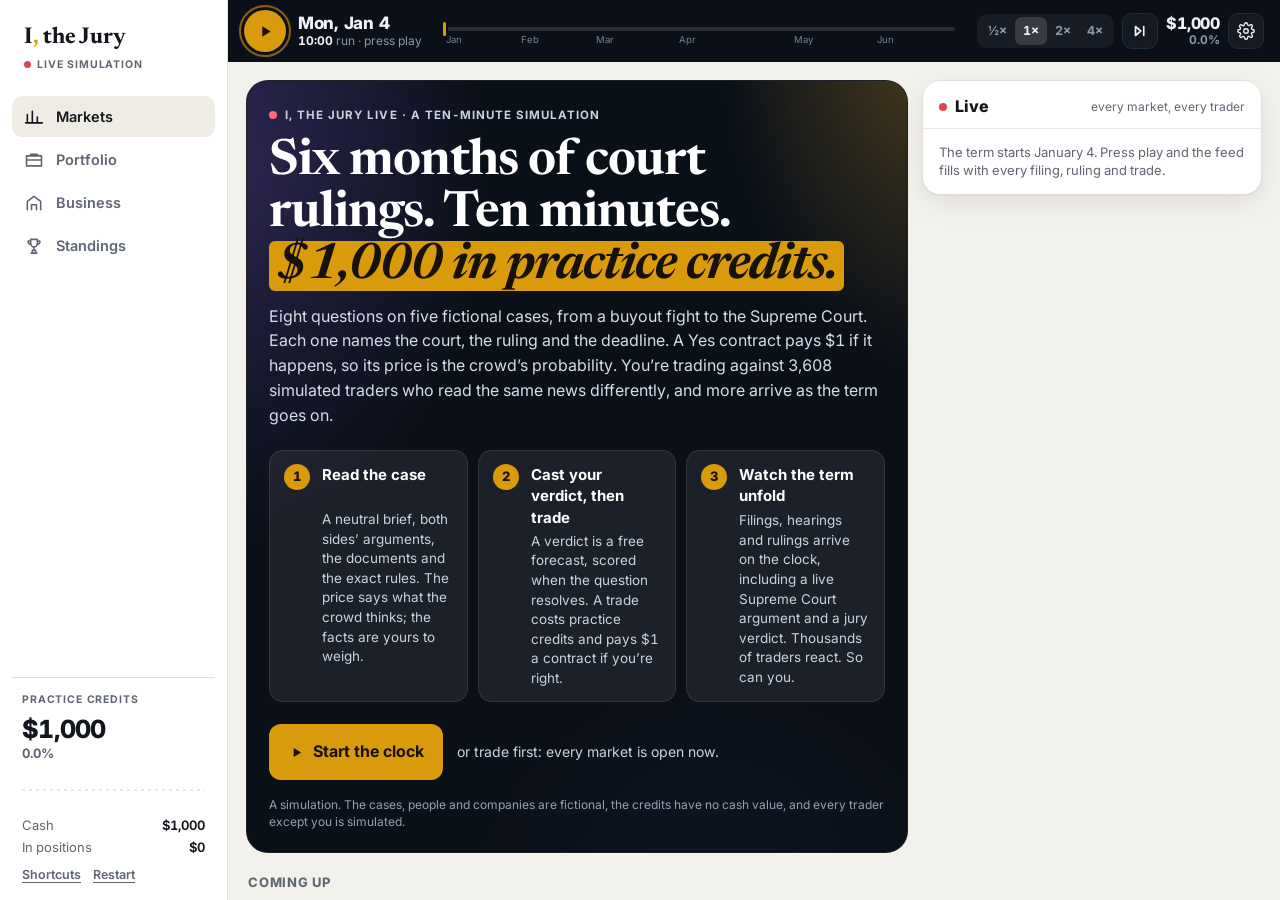
==== index.html @ 59c8fe17 "Add I, the Jury Live: a ten-minute investor simulation Six months of fictional court cases on a cloc" ====
<!DOCTYPE html>
<html lang="en">
<head>
<meta charset="utf-8">
<meta name="viewport" content="width=device-width, initial-scale=1, viewport-fit=cover">
<meta name="robots" content="noindex, nofollow">
<title>I, the Jury Live</title>
<meta name="description" content="A ten-minute simulation of I, the Jury: prediction markets on legal cases, six months of rulings, and thousands of simulated traders.">
<meta name="theme-color" content="#0B1018">
<link rel="icon" href="data:image/svg+xml,<svg xmlns=%22http://www.w3.org/2000/svg%22 viewBox=%220 0 100 100%22><rect width=%22100%22 height=%22100%22 rx=%2224%22 fill=%22%230B1018%22/><text x=%2250%22 y=%2272%22 font-family=%22Georgia,serif%22 font-size=%2270%22 font-weight=%22700%22 text-anchor=%22middle%22 fill=%22%23F5B82E%22>I</text></svg>">
<link rel="preconnect" href="https://fonts.googleapis.com">
<link rel="preconnect" href="https://fonts.gstatic.com" crossorigin>
<link href="https://fonts.googleapis.com/css2?family=Inter:wght@400;500;600;700;800&family=JetBrains+Mono:wght@500;600&family=Newsreader:ital,opsz,wght@0,6..72,400;0,6..72,500;0,6..72,600;0,6..72,700;1,6..72,500&display=swap" rel="stylesheet">
<link rel="stylesheet" href="sim.css">
</head>
<body>
<div class="app" id="app" data-view="markets">
  <nav class="nav" id="nav" aria-label="Main">
    <div class="brand">
      <span class="logo">I<b>,</b> the Jury</span>
      <span class="live-tag">Live simulation</span>
    </div>
    <button data-go="markets" aria-current="page">
      <svg viewBox="0 0 24 24" aria-hidden="true"><path d="M4 19V9M10 19V5M16 19v-7M22 19H2"/></svg><span>Markets</span></button>
    <button data-go="port">
      <svg viewBox="0 0 24 24" aria-hidden="true"><path d="M3 7h18v12H3zM8 7V5h8v2M3 12h18"/></svg><span>Portfolio</span></button>
    <button data-go="biz">
      <svg viewBox="0 0 24 24" aria-hidden="true"><path d="M4 20V10l8-6 8 6v10M9 20v-6h6v6"/></svg><span>Business</span></button>
    <button data-go="stand">
      <svg viewBox="0 0 24 24" aria-hidden="true"><path d="M8 4h8v5a4 4 0 0 1-8 0zM8 6H5a3 3 0 0 0 3 4M16 6h3a3 3 0 0 1-3 4M12 13v4M8.5 20.5h7M10 17h4v3.5h-4z"/></svg><span>Standings</span></button>
    <div class="nav-foot" id="navWallet"></div>
  </nav>

  <div class="main">
    <header class="bar" id="bar"></header>
    <div class="panes">
      <section class="view on" id="v-markets" aria-label="Markets"></section>
      <section class="view" id="v-market" aria-label="Market"></section>
      <section class="view" id="v-port" aria-label="Your portfolio"></section>
      <section class="view" id="v-biz" aria-label="The business"></section>
      <section class="view" id="v-stand" aria-label="Standings"></section>
    </div>
  </div>

  <aside class="moment" id="moment" aria-label="Breaking news"></aside>
  <div class="sr" id="srLive" aria-live="polite"></div>
  <div class="scrim" id="scrim"></div>
  <div class="sheet" id="sheet" role="dialog" aria-modal="true" aria-labelledby="sheetTitle"></div>
  <div class="toast" id="toast" role="status"></div>
</div>

<script src="scenario.js"></script>
<script src="engine.js"></script>
<script src="sim.js"></script>
</body>
</html>
---- sim.css ----
/* =====================================================================
   I, the Jury Live — styles
   ---------------------------------------------------------------------
   One sheet for the whole simulation: phone, tablet and laptop, light
   and dark. Colours are tokens on :root; the clock bar is dark in both
   themes. Yes is green and No is red everywhere, and nothing else uses
   those two colours, so a glance at any number says which side it is.
   ===================================================================== */

:root{
  --bg:#F3F1EC; --surface:#FFFFFF; --surface-2:#F8F6F1; --ink:#13171D; --ink-2:#2A313B; --muted:#5F6672; --faint:#9AA0AA;
  --line:#E3DFD6; --line-2:#ECE9E2; --chip:#EFECE5;
  --yes:#0F9F6B; --yes-bg:#E2F4EB; --yes-ink:#0A7D53; --yes-line:#BFE6D3;
  --no:#E0444F; --no-bg:#FCE9EA; --no-ink:#B8232F; --no-line:#F5C9CD;
  --gold:#D99A0B; --gold-bg:#FBF0D4; --gold-ink:#8A6100;
  --expert:#6E7787; --grid:#ECE8E0; --band:rgba(19,23,29,.07);
  --bar:#0B1018; --bar-ink:#EEF1F6; --bar-muted:#8C96A6; --bar-line:#222C39;
  --shadow:0 1px 2px rgba(17,24,39,.05),0 8px 28px rgba(17,24,39,.08);
  --shadow-lg:0 2px 6px rgba(17,24,39,.08),0 24px 60px rgba(17,24,39,.18);
  --ui:"Inter",system-ui,-apple-system,"Segoe UI",Roboto,"Helvetica Neue",Arial,sans-serif;
  --serif:"Newsreader",Georgia,"Times New Roman",serif;
  --mono:"JetBrains Mono",ui-monospace,SFMono-Regular,Menlo,Consolas,monospace;
  color-scheme:light;
}
@media (prefers-color-scheme: dark){
  :root:not([data-theme="light"]){
    --bg:#090C11; --surface:#11161E; --surface-2:#151B24; --ink:#E8ECF2; --ink-2:#C7CFDA; --muted:#8A94A3; --faint:#5C6675;
    --line:#222A35; --line-2:#1A212B; --chip:#1B222C;
    --yes:#27C08A; --yes-bg:rgba(39,192,138,.13); --yes-ink:#46D29D; --yes-line:rgba(39,192,138,.38);
    --no:#FF5D6A; --no-bg:rgba(255,93,106,.13); --no-ink:#FF7D88; --no-line:rgba(255,93,106,.38);
    --gold:#F2B530; --gold-bg:rgba(242,181,48,.14); --gold-ink:#F6C658;
    --expert:#8C96A6; --grid:#1C232D; --band:rgba(232,236,242,.08);
    --shadow:0 1px 2px rgba(0,0,0,.4),0 10px 30px rgba(0,0,0,.35);
    --shadow-lg:0 2px 8px rgba(0,0,0,.5),0 24px 70px rgba(0,0,0,.6);
    color-scheme:dark;
  }
}
:root[data-theme="dark"]{
  --bg:#090C11; --surface:#11161E; --surface-2:#151B24; --ink:#E8ECF2; --ink-2:#C7CFDA; --muted:#8A94A3; --faint:#5C6675;
  --line:#222A35; --line-2:#1A212B; --chip:#1B222C;
  --yes:#27C08A; --yes-bg:rgba(39,192,138,.13); --yes-ink:#46D29D; --yes-line:rgba(39,192,138,.38);
  --no:#FF5D6A; --no-bg:rgba(255,93,106,.13); --no-ink:#FF7D88; --no-line:rgba(255,93,106,.38);
  --gold:#F2B530; --gold-bg:rgba(242,181,48,.14); --gold-ink:#F6C658;
  --expert:#8C96A6; --grid:#1C232D; --band:rgba(232,236,242,.08);
  --shadow:0 1px 2px rgba(0,0,0,.4),0 10px 30px rgba(0,0,0,.35);
  --shadow-lg:0 2px 8px rgba(0,0,0,.5),0 24px 70px rgba(0,0,0,.6);
  color-scheme:dark;
}

*{box-sizing:border-box}
html,body{margin:0;height:100%}
body{background:var(--bg);color:var(--ink);font:15px/1.45 var(--ui);-webkit-font-smoothing:antialiased;-moz-osx-font-smoothing:grayscale;
  font-variant-numeric:tabular-nums;text-rendering:optimizeLegibility}
button{font:inherit;color:inherit;cursor:pointer;-webkit-tap-highlight-color:transparent}
button:focus-visible,a:focus-visible,input:focus-visible{outline:2px solid var(--gold);outline-offset:2px}
h1,h2,h3,h4,p{margin:0}
svg{flex:none}
.muted{color:var(--muted);font-weight:500}
.sr{position:absolute;width:1px;height:1px;overflow:hidden;clip:rect(0 0 0 0);white-space:nowrap}
.c-yes{color:var(--yes-ink)} .c-no{color:var(--no-ink)}
[data-sign="up"]{color:var(--yes-ink)} [data-sign="down"]{color:var(--no-ink)}

/* =====================================================================
   FRAME: a bottom bar on a phone, a sidebar on a laptop
   ===================================================================== */
.app{position:relative;height:100vh;height:100dvh;display:flex;flex-direction:column;overflow:hidden}
.main{order:1;flex:1;min-height:0;min-width:0;display:flex;flex-direction:column}
.panes{position:relative;flex:1;min-height:0}
.view{position:absolute;inset:0;overflow-y:auto;overflow-x:hidden;display:none;-webkit-overflow-scrolling:touch;overscroll-behavior:contain}
.view.on{display:block}
.foot-room{height:min(58vh,520px)}
@media (min-width:1024px){ .foot-room{height:340px} }

.nav{order:2;flex:none;display:flex;background:var(--surface);border-top:1px solid var(--line);padding-bottom:env(safe-area-inset-bottom);z-index:12}
.nav .brand,.nav .nav-foot{display:none}
.nav>button{flex:1;border:0;background:none;padding:8px 0 9px;display:flex;flex-direction:column;align-items:center;gap:3px;font-size:11.5px;font-weight:600;color:var(--muted)}
.nav>button svg{width:22px;height:22px;fill:none;stroke:currentColor;stroke-width:1.9;stroke-linecap:round;stroke-linejoin:round}
.nav>button[aria-current="page"]{color:var(--ink)}
.logo{font-family:var(--serif);font-weight:700;font-size:23px;letter-spacing:-.01em;line-height:1;white-space:nowrap}
.logo b{color:var(--gold)}
.logo.sm{font-size:14px}
.live-tag{font-size:10.5px;font-weight:700;letter-spacing:.08em;text-transform:uppercase;color:var(--muted);display:flex;align-items:center;gap:6px}
.live-tag::before{content:"";width:7px;height:7px;border-radius:50%;background:var(--no);animation:pulse 1.6s ease-in-out infinite}
@media (min-width:1024px){
  .app{flex-direction:row}
  .nav{order:0;flex-direction:column;width:228px;border-top:0;border-right:1px solid var(--line);padding:20px 12px 16px;gap:2px}
  .nav .brand{display:flex;flex-direction:column;gap:8px;padding:6px 12px 22px}
  .nav>button{flex:none;flex-direction:row;gap:12px;padding:10px 12px;border-radius:10px;font-size:14.5px}
  .nav>button svg{width:20px;height:20px}
  .nav>button:hover{background:var(--surface-2)}
  .nav>button[aria-current="page"]{background:var(--chip);color:var(--ink)}
  .nav .nav-foot{display:block;margin-top:auto;padding:14px 10px 0;border-top:1px solid var(--line)}
}

/* the wallet, in the sidebar */
.nw{display:flex;flex-direction:column;gap:9px}
.nw-h{font-size:10.5px;font-weight:700;letter-spacing:.08em;text-transform:uppercase;color:var(--muted)}
.nw-total b{display:block;font-size:25px;font-weight:800;letter-spacing:-.03em;line-height:1.05}
.nw-total small{font-size:13px;font-weight:700;color:var(--muted)}
.nw-rows{display:grid;grid-template-columns:1fr auto;gap:3px 10px;font-size:13px;color:var(--muted)}
.nw-rows b{color:var(--ink);font-weight:650;text-align:right}
.nw-spark{width:100%;height:34px;display:block}
.nw-foot{display:flex;gap:12px}
.nw-foot button{border:0;background:none;padding:0;color:var(--muted);font-size:12.5px;font-weight:600;text-decoration:underline;text-underline-offset:3px}

/* =====================================================================
   THE CLOCK BAR
   ===================================================================== */
.bar{flex:none;position:relative;z-index:14;display:grid;grid-template-columns:auto minmax(0,1fr) auto;align-items:center;gap:8px 12px;
  padding:9px 12px 8px;padding-top:calc(9px + env(safe-area-inset-top));background:var(--bar);color:var(--bar-ink)}
.bar-play{width:42px;height:42px;border:0;border-radius:50%;background:var(--gold);color:#16120A;display:grid;place-items:center;position:relative}
.bar-play svg{width:19px;height:19px}
.bar-play.is-waiting::after{content:"";position:absolute;inset:-5px;border-radius:50%;border:2px solid var(--gold);opacity:.6;animation:ring 1.8s ease-out infinite}
@keyframes ring{from{transform:scale(.9);opacity:.7}to{transform:scale(1.28);opacity:0}}
.bar-clock{display:flex;flex-direction:column;line-height:1.15;min-width:0;cursor:default}
.bar-clock b{font-size:17px;font-weight:800;letter-spacing:-.015em;white-space:nowrap}
.bar-clock span{font-size:12px;color:var(--bar-muted);white-space:nowrap;overflow:hidden;text-overflow:ellipsis}
.bar-clock span b{font-size:12px;color:var(--bar-ink);font-weight:700;letter-spacing:0}
.live-dot{display:inline-block;width:7px;height:7px;border-radius:50%;background:var(--no);margin-right:5px;vertical-align:1px;animation:pulse 1.4s ease-in-out infinite}
.bar-tl{grid-column:1/-1;grid-row:2;position:relative;height:24px;margin:0 2px}
.tl-track{position:absolute;left:0;right:0;top:8px;height:4px;border-radius:2px;background:rgba(255,255,255,.12)}
.tl-fill{position:absolute;left:0;top:8px;height:4px;border-radius:2px;background:rgba(255,255,255,.5);width:0}
.tl-head{position:absolute;top:3px;width:3px;height:14px;margin-left:-1.5px;border-radius:2px;background:var(--gold);box-shadow:0 0 0 2px var(--bar)}
.tl-months span{position:absolute;top:14px;font-size:9.5px;color:var(--bar-muted);transform:translateX(2px);opacity:.85;pointer-events:none}
.tl-tick{position:absolute;top:3px;width:12px;height:14px;margin-left:-6px;border:0;padding:0;background:none}
.tl-tick i{position:absolute;left:5px;top:3px;width:2px;height:8px;border-radius:1px;background:var(--tc)}
.tl-tick.major i{left:3px;top:1px;width:6px;height:12px;border-radius:3px;border:1.5px solid var(--bar)}
.tl-tick.res i{left:2px;top:2px;width:8px;height:8px;border-radius:2px;transform:rotate(45deg);border:1.5px solid var(--bar)}
.bar-right{display:flex;align-items:center;gap:8px;justify-self:end}
.bar-wallet{display:flex;flex-direction:column;align-items:flex-end;line-height:1.12}
.bar-wallet b{font-size:16px;font-weight:800;letter-spacing:-.015em;white-space:nowrap}
.bar-wallet small{font-size:12px;font-weight:700;color:var(--bar-muted)}
.bar-wallet small[data-sign="up"]{color:#55D6A0} .bar-wallet small[data-sign="down"]{color:#FF8E98}
.bar-btn{height:36px;min-width:36px;border:1px solid var(--bar-line);border-radius:10px;background:rgba(255,255,255,.04);color:var(--bar-ink);
  display:inline-flex;align-items:center;justify-content:center;padding:0 8px}
.bar-btn:hover{background:rgba(255,255,255,.09)}
.bar-speed{display:none;background:rgba(255,255,255,.05);border-radius:10px;padding:3px}
.bar-speed button{border:0;background:none;color:var(--bar-muted);font-size:12.5px;font-weight:700;padding:0 8px;height:28px;border-radius:7px}
.bar-speed button[aria-pressed="true"]{background:rgba(255,255,255,.14);color:var(--bar-ink)}
.bar-next{display:none}
@media (min-width:640px){ .bar-next{display:inline-flex} }
@media (min-width:860px){
  .bar{grid-template-columns:auto auto minmax(0,1fr) auto;padding:10px 16px}
  .bar-tl{grid-column:3;grid-row:1;margin:0 10px}
  .bar-speed{display:flex}
}

/* =====================================================================
   SHARED PIECES
   ===================================================================== */
.card{background:var(--surface);border:1px solid var(--line);border-radius:18px;box-shadow:var(--shadow)}
.sec,.mp-sec{padding:18px}
.sec h2,.mp-sec h2,.mp-side h2{font-size:17px;font-weight:750;letter-spacing:-.01em;display:flex;align-items:center;gap:8px;margin-bottom:4px}
.sec h2 small,.mp-side h2 small,.mp-sec h2 small{font-size:12px;font-weight:600;color:var(--muted);letter-spacing:0;margin-left:auto}
.sec h2 svg,.mp-sec h2 svg{width:18px;height:18px;color:var(--muted)}
.sub{color:var(--muted);font-size:13.5px;margin:0 0 12px;line-height:1.45}
.note{color:var(--muted);font-size:12.5px;margin:12px 0 0;line-height:1.45}
.hint{color:var(--muted);font-size:12.5px;margin:8px 0 0;line-height:1.45}
.sec-h,.cal-h{font-size:13px;font-weight:750;letter-spacing:.06em;text-transform:uppercase;color:var(--muted);margin:6px 2px 10px}
.page{padding:16px 14px 0;max-width:1240px;margin:0 auto}
.page-head{margin:4px 2px 16px}
.page-head h1{font-family:var(--serif);font-size:clamp(28px,5vw,38px);font-weight:650;letter-spacing:-.015em;line-height:1.08}
.page-head p{color:var(--muted);margin-top:6px;max-width:72ch;font-size:14.5px}
.two{display:grid;gap:14px;grid-template-columns:minmax(0,1fr)}
.two>div{display:grid;gap:14px;align-content:start;min-width:0;grid-template-columns:minmax(0,1fr)}
@media (min-width:1100px){ .two{grid-template-columns:minmax(0,1.35fr) minmax(0,1fr)} }

.btn{display:inline-flex;align-items:center;justify-content:center;gap:8px;border-radius:12px;padding:12px 16px;font-weight:700;font-size:15px;border:1px solid transparent;width:100%}
.btn svg{width:17px;height:17px}
.btn.primary{background:var(--ink);color:var(--bg)}
.btn.primary:hover{filter:brightness(1.15)}
.btn.primary:disabled{opacity:.4;cursor:default;filter:none}
.btn.line{background:none;border-color:var(--line);color:var(--ink)}
.btn.line:hover{background:var(--surface-2)}
.btn.ghost{background:var(--chip);color:var(--ink)}
.btn.sm{padding:8px 12px;font-size:13.5px;width:auto;border-radius:10px}
.btn.big{padding:15px 18px;font-size:16px}

/* Yes and No buttons: the price is the button */
.yn{display:flex;align-items:center;justify-content:space-between;gap:8px;border-radius:11px;padding:10px 12px;font-weight:700;font-size:14px;border:1px solid;min-width:0}
.yn span{font-weight:650}
.yn b{font-weight:800;font-size:15px}
.yn.yes{background:var(--yes-bg);color:var(--yes-ink);border-color:var(--yes-line)}
.yn.no{background:var(--no-bg);color:var(--no-ink);border-color:var(--no-line)}
.yn.yes:hover{background:color-mix(in srgb,var(--yes) 22%,transparent)}
.yn.no:hover{background:color-mix(in srgb,var(--no) 22%,transparent)}
.yn.lg{padding:13px 14px;font-size:15px}
.yn.lg b{font-size:17px}

.chip{display:inline-flex;align-items:center;gap:6px;font-size:12px;font-weight:650;color:var(--muted);white-space:nowrap;min-width:0}
.chip i{width:8px;height:8px;border-radius:50%;background:var(--cat,var(--gold));flex:none}
.chip.biz i{background:var(--gold)}
.dot{width:9px;height:9px;border-radius:50%;background:var(--cat);display:inline-block;flex:none}
.role{display:inline-block;font-size:10.5px;font-weight:700;letter-spacing:.03em;padding:1px 6px;border-radius:99px;background:var(--gold-bg);color:var(--gold-ink);vertical-align:1px}
.stamp{display:inline-grid;place-items:center;font-size:12px;font-weight:800;letter-spacing:.06em;text-transform:uppercase;padding:5px 9px;border-radius:8px;border:1.5px solid}
.stamp.yes{color:var(--yes-ink);background:var(--yes-bg);border-color:var(--yes-line)}
.stamp.no{color:var(--no-ink);background:var(--no-bg);border-color:var(--no-line)}
.stamp.sm{font-size:11px;padding:3px 8px}
.open-pill{display:inline-flex;align-items:center;gap:6px;font-size:12px;font-weight:650;color:var(--muted)}
.open-pill i{width:7px;height:7px;border-radius:50%;background:var(--yes);animation:pulse 2s ease-in-out infinite}
.fxs{display:flex;gap:6px;flex-wrap:wrap}
.fxs:empty{display:none}
.fx{display:inline-flex;align-items:center;gap:4px;font-size:12px;font-weight:700;padding:3px 8px;border-radius:99px}
.fx svg{width:13px;height:13px}
.fx.up,.fx.yes{background:var(--yes-bg);color:var(--yes-ink)}
.fx.down,.fx.no{background:var(--no-bg);color:var(--no-ink)}
.mine-pos{display:inline-flex;font-size:12px;font-weight:800;padding:3px 8px;border-radius:7px}
.mine-pos.yes{background:var(--yes-bg);color:var(--yes-ink)}
.mine-pos.no{background:var(--no-bg);color:var(--no-ink)}
.disc{display:inline-block;font-size:11px;font-weight:700;padding:1px 7px;border-radius:99px;background:var(--chip);color:var(--muted);margin-left:2px}
.av{width:34px;height:34px;border-radius:50%;background:var(--gold-bg);color:var(--gold-ink);display:grid;place-items:center;font-weight:800;font-size:12.5px;flex:none}

/* =====================================================================
   MARKETS
   ===================================================================== */
.mk-wrap{padding:14px 12px 0;display:grid;gap:14px;max-width:1480px;margin:0 auto;grid-template-columns:minmax(0,1fr)}
.mk-main{display:grid;gap:14px;min-width:0;align-content:start;grid-template-columns:minmax(0,1fr)}
@media (min-width:1100px){
  .mk-wrap{grid-template-columns:minmax(0,1fr) 340px;padding:18px 18px 0}
  .feed{position:sticky;top:18px;align-self:start;max-height:calc(100vh - 110px);display:flex;flex-direction:column}
}

/* the welcome, before the clock starts */
.intro{position:relative;overflow:hidden;border-radius:22px;background:var(--bar);color:#fff;padding:26px 22px 22px;isolation:isolate;border:1px solid rgba(255,255,255,.07)}
.intro::before{content:"";position:absolute;inset:-35%;z-index:-1;opacity:.5;
  background:radial-gradient(34% 40% at 18% 28%,#8A63F5,transparent 70%),radial-gradient(30% 36% at 84% 18%,#F2B530,transparent 70%),
             radial-gradient(36% 42% at 62% 96%,#3D7FF5,transparent 70%),radial-gradient(26% 30% at 6% 92%,#E0559C,transparent 70%);
  animation:drift 24s ease-in-out infinite alternate}
@keyframes drift{to{transform:translate(4%,-3%) rotate(5deg)}}
.intro::after{content:"";position:absolute;inset:0;z-index:-1;background:linear-gradient(180deg,rgba(11,16,24,.4),rgba(11,16,24,.86))}
.intro-eyebrow{font-size:11.5px;font-weight:700;letter-spacing:.09em;text-transform:uppercase;color:#C9D3DF;display:flex;align-items:center;gap:8px}
.intro-eyebrow i{width:8px;height:8px;border-radius:50%;background:#FF6B78;animation:pulse 1.6s ease-in-out infinite}
.intro h1{margin:12px 0 12px;font-family:var(--serif);font-size:clamp(30px,6.4vw,50px);line-height:1.04;letter-spacing:-.02em;font-weight:650;text-wrap:balance;max-width:20ch}
.intro h1 .mark{color:#16120A;background:var(--gold);padding:0 .14em;border-radius:6px;font-style:italic;box-decoration-break:clone;-webkit-box-decoration-break:clone}
.intro-lead{font-size:16px;line-height:1.55;color:#D5DDE7;max-width:66ch}
.intro-steps{list-style:none;margin:22px 0 0;padding:0;display:grid;gap:10px;counter-reset:s}
@media (min-width:900px){ .intro-steps{grid-template-columns:repeat(3,1fr)} }
.intro-steps li{counter-increment:s;display:grid;grid-template-columns:28px 1fr;gap:3px 10px;padding:13px 14px;border-radius:14px;background:rgba(255,255,255,.07);border:1px solid rgba(255,255,255,.09)}
.intro-steps li::before{content:counter(s);grid-row:1/span 2;width:26px;height:26px;border-radius:50%;background:var(--gold);color:#16120A;font-weight:800;font-size:13px;display:grid;place-items:center}
.intro-steps b{font-size:15px}
.intro-steps span{font-size:13.5px;color:#C9D3DF;line-height:1.45}
.intro-cta{display:flex;align-items:center;gap:14px;flex-wrap:wrap;margin-top:22px}
.intro-cta .btn.primary{width:auto;background:var(--gold);color:#16120A}
.intro-cta span{font-size:14px;color:#C9D3DF}
.intro-fine{margin-top:16px;font-size:12px;color:#93A0B1;max-width:80ch}

/* the platform's pulse, once the clock runs */
.pulse{display:flex;flex-wrap:wrap;align-items:center;gap:8px 22px;padding:12px 16px;border-radius:16px;background:var(--bar);color:var(--bar-ink)}
.pulse>div{display:flex;align-items:baseline;gap:6px}
.pulse b{font-size:18px;font-weight:800;letter-spacing:-.02em}
.pulse small{font-size:12.5px;color:var(--bar-muted)}
.pulse-dot{width:8px;height:8px;border-radius:50%;background:#55D6A0;align-self:center;animation:pulse 1.4s ease-in-out infinite}
.pulse-go{margin-left:auto;border:1px solid var(--bar-line);background:rgba(255,255,255,.05);color:var(--bar-ink);border-radius:10px;padding:7px 10px 7px 12px;font-size:13px;font-weight:700;display:inline-flex;align-items:center;gap:4px}
.pulse-go svg{width:15px;height:15px}

/* the decision calendar */
.cal:empty{display:none}
.cal-row{display:flex;gap:8px;overflow-x:auto;padding:2px 2px 6px;scrollbar-width:thin}
.cal-i{flex:none;display:grid;gap:1px;text-align:left;border:1px solid var(--line);background:var(--surface);border-radius:12px;padding:9px 12px 9px 13px;min-width:168px;max-width:220px;position:relative;overflow:hidden}
.cal-i::before{content:"";position:absolute;left:0;top:0;bottom:0;width:3px;background:var(--cat)}
.cal-d{font-size:12px;font-weight:800;color:var(--ink)}
.cal-l{font-size:13px;font-weight:600;color:var(--ink-2);white-space:nowrap;overflow:hidden;text-overflow:ellipsis}
.cal-n{font-size:11.5px;color:var(--muted);font-weight:600}

/* the market cards */
.grid{display:grid;gap:12px;grid-template-columns:repeat(auto-fill,minmax(min(100%,330px),1fr))}
.mcard{background:var(--surface);border:1px solid var(--line);border-radius:18px;box-shadow:var(--shadow);padding:15px 15px 13px;display:flex;flex-direction:column;gap:10px;min-width:0;position:relative}
.mcard::before{content:"";position:absolute;left:16px;right:16px;top:0;height:3px;border-radius:0 0 3px 3px;background:var(--cat);opacity:.9}
.mcard.flash{animation:flash 1.5s ease-out}
@keyframes flash{0%{box-shadow:0 0 0 3px color-mix(in srgb,var(--gold) 70%,transparent),var(--shadow)}100%{box-shadow:var(--shadow)}}
.mc-top{display:flex;flex-wrap:wrap;align-items:center;justify-content:space-between;gap:4px 8px;font-size:12px}
.mc-close{color:var(--muted);font-weight:600;white-space:nowrap}
.mc-q{font-family:var(--serif);font-size:19px;line-height:1.22;font-weight:600;letter-spacing:-.005em}
.mc-q button{border:0;background:none;padding:0;text-align:left;font:inherit;color:inherit}
.mc-q button:hover{text-decoration:underline;text-decoration-thickness:1px;text-underline-offset:3px}
.mc-mid{display:grid;grid-template-columns:auto minmax(0,1fr);gap:14px;align-items:center}
.mc-prob{display:grid;line-height:1}
.mc-prob b{font-size:36px;font-weight:800;letter-spacing:-.04em}
.mc-prob span{font-size:12px;color:var(--muted);font-weight:600;margin-top:3px}
.mc-prob em{font-style:normal;font-size:12px;font-weight:700;margin-top:6px;color:var(--muted);white-space:nowrap}
.mc-spark{height:54px;min-width:0}
.spark{width:100%;height:100%;display:block}
.spark-line{fill:none;stroke:var(--c);stroke-width:2;stroke-linejoin:round;vector-effect:non-scaling-stroke}
.spark-area{fill:var(--c);opacity:.1}
.spark-flat{stroke:var(--grid);stroke-width:2;stroke-dasharray:3 4;vector-effect:non-scaling-stroke}
.spark-base{stroke:var(--line);stroke-width:1;vector-effect:non-scaling-stroke}
.mc-acts{display:grid;grid-template-columns:1fr 1fr;gap:8px}
.mc-foot{display:flex;flex-wrap:wrap;gap:4px 12px;font-size:12px;color:var(--muted);font-weight:600}
.mc-mine:empty{display:none}
.mine{display:flex;flex-wrap:wrap;align-items:center;gap:6px 10px;font-size:12.5px;color:var(--muted);padding-top:9px;border-top:1px dashed var(--line)}
.mine b{color:var(--ink)}
.mine em{font-style:normal;font-weight:700}
.mine-o,.mine-v{font-weight:650;color:var(--ink-2)}
.mine-v{margin-left:auto}
.mc-news{font-size:13px;color:var(--ink-2);line-height:1.4;display:-webkit-box;-webkit-line-clamp:2;-webkit-box-orient:vertical;overflow:hidden}
.mc-news small{font-weight:700;color:var(--muted);margin-right:6px}

/* resolved markets */
.rlist{display:grid;gap:8px;grid-template-columns:repeat(auto-fill,minmax(min(100%,330px),1fr))}
.rcard{display:flex;align-items:center;gap:12px;text-align:left;border:1px solid var(--line);background:var(--surface);border-radius:14px;padding:11px 13px;min-width:0}
.r-txt{display:grid;min-width:0;flex:1}
.r-txt b{font-size:14px;white-space:nowrap;overflow:hidden;text-overflow:ellipsis}
.r-txt small{font-size:12px;color:var(--muted)}
.r-you{font-size:13px;font-weight:800;white-space:nowrap}

/* the live feed */
.feed{padding:0;overflow:hidden;min-width:0}
.feed-head{display:flex;align-items:center;gap:8px;padding:14px 16px 10px;border-bottom:1px solid var(--line-2)}
.feed-head i{width:8px;height:8px;border-radius:50%;background:var(--no);animation:pulse 1.6s ease-in-out infinite}
.feed-head h2{font-size:16px;font-weight:800}
.feed-head small{color:var(--muted);font-size:12px;margin-left:auto}
.feed-list{list-style:none;margin:0;padding:4px 0;overflow-y:auto;flex:1}
.fd{padding:10px 16px;border-bottom:1px solid var(--line-2);font-size:13px;line-height:1.4;cursor:pointer;position:relative}
.fd:last-child{border-bottom:0}
.fd:hover{background:var(--surface-2)}
.fd.in{animation:fdin .5s ease-out}
@keyframes fdin{from{background:color-mix(in srgb,var(--gold) 16%,transparent)}to{background:transparent}}
.fd-meta{display:flex;align-items:center;gap:6px;flex-wrap:wrap;font-size:11.5px;color:var(--muted);font-weight:600;margin-bottom:3px}
.fd-t{color:var(--ink-2)}
.fd-t b{color:var(--ink)}
.fd .fxs{margin-top:6px}
.fd-ev.major .fd-t,.fd-alert .fd-t{font-weight:650;color:var(--ink)}
.fd-crowd{padding-top:7px;padding-bottom:7px;font-size:12.5px}
.fd-crowd .fd-t{color:var(--muted)}
.fd-crowd .fd-t b{color:var(--ink-2);font-weight:650}
.fd-you{background:color-mix(in srgb,var(--gold) 8%,transparent)}
.fd-you::before,.fd-persona::before,.fd-alert::before,.fd-biz::before{content:"";position:absolute;left:0;top:10px;bottom:10px;width:3px;border-radius:0 3px 3px 0}
.fd-you::before{background:var(--gold)} .fd-persona::before{background:var(--expert)} .fd-alert::before{background:var(--no)} .fd-biz::before{background:var(--gold)}
.fd-empty{color:var(--muted);cursor:default}
.fd-more-li{list-style:none;padding:8px 16px 12px}
.fd-more{border:1px solid var(--line);background:none;border-radius:10px;padding:8px;width:100%;font-weight:650;font-size:13px}

/* =====================================================================
   A MARKET
   ===================================================================== */
.mp{max-width:1280px;margin:0 auto;padding:0 12px}
.mp-hero{padding:14px 4px 16px}
.back{display:inline-flex;align-items:center;gap:4px;border:0;background:none;padding:4px 0;color:var(--muted);font-weight:650;font-size:14px;margin-bottom:10px}
.back svg{width:16px;height:16px}
.mp-meta{display:flex;flex-wrap:wrap;align-items:center;gap:6px 14px;font-size:12.5px;color:var(--muted);font-weight:600}
.mp-hero h1{font-family:var(--serif);font-size:clamp(25px,4.4vw,38px);line-height:1.12;font-weight:650;letter-spacing:-.015em;margin:10px 0 8px;max-width:30ch;text-wrap:balance}
.mp-case{color:var(--muted);font-size:13.5px}
.mp-body{display:grid;gap:14px;grid-template-columns:minmax(0,1fr)}
.mp-main,.mp-side{display:grid;gap:14px;align-content:start;min-width:0;grid-template-columns:minmax(0,1fr)}
@media (min-width:1100px){
  .mp{padding:0 18px}
  .mp-body{grid-template-columns:minmax(0,1fr) 360px}
  .mp-side{position:sticky;top:14px;align-self:start}
}
.mp-price{padding:16px 16px 12px}
.mp-top{display:flex;flex-wrap:wrap;align-items:flex-end;justify-content:space-between;gap:10px 18px;margin-bottom:6px}
.mp-big{display:flex;align-items:baseline;gap:10px;flex-wrap:wrap}
.mp-big b{font-size:46px;font-weight:800;letter-spacing:-.045em;line-height:1}
.mp-big span{color:var(--muted);font-weight:600}
.mp-big em{font-style:normal;font-weight:700;font-size:13.5px}
.mp-stats{display:flex;flex-wrap:wrap;gap:4px 16px;font-size:13px;color:var(--muted)}
.mp-stats b{color:var(--ink);font-weight:700}
.mp-legend{display:flex;flex-wrap:wrap;align-items:center;gap:4px 8px;font-size:11.5px;color:var(--muted);margin-top:4px}
.mp-legend span{display:inline-block;margin-left:8px}
.mp-legend span:first-child{margin-left:0}
.lg-line{width:16px;height:3px;border-radius:2px;background:var(--c)}
.lg-dash{width:16px;height:0;border-top:2px dashed var(--expert)}
.lg-band{width:14px;height:10px;border-radius:2px;background:var(--band);border:1px solid var(--line)}
.lg-dot{width:9px;height:9px;border-radius:50%;background:var(--gold);border:2px solid var(--surface)}
.facts{display:grid;grid-template-columns:repeat(3,minmax(0,1fr));gap:8px;margin:10px 0 14px}
.facts div{background:var(--surface-2);border:1px solid var(--line-2);border-radius:12px;padding:10px 11px;display:grid;gap:2px}
.facts b{font-size:20px;font-weight:800;letter-spacing:-.02em}
.facts span{font-size:12px;color:var(--muted);line-height:1.3}
.prose p{font-family:var(--serif);font-size:17.5px;line-height:1.55;color:var(--ink-2);margin:0 0 12px;max-width:68ch}
.who{display:grid;grid-template-columns:auto 1fr;gap:5px 14px;margin:4px 0 0;font-size:13.5px}
.who dt{color:var(--muted);font-weight:600}
.who dd{margin:0;color:var(--ink-2)}
.sides{display:grid;gap:10px}
@media (min-width:700px){ .sides{grid-template-columns:1fr 1fr} }
.sides>div{border-radius:14px;padding:13px 14px;border:1px solid}
.side-y{background:var(--yes-bg);border-color:var(--yes-line)} .side-n{background:var(--no-bg);border-color:var(--no-line)}
.sides h3{font-size:14px;font-weight:800;display:flex;align-items:center;gap:6px;margin-bottom:6px}
.side-y h3{color:var(--yes-ink)} .side-n h3{color:var(--no-ink)}
.sides h3 svg{width:15px;height:15px}
.sides ul{margin:0;padding-left:18px;display:grid;gap:6px;font-size:13.5px;color:var(--ink-2)}
.story{list-style:none;margin:6px 0 0;padding:0;display:grid}
.story li{position:relative;padding:12px 0 14px 18px;border-left:2px solid var(--line);margin-left:5px}
.story li::before{content:"";position:absolute;left:-6px;top:15px;width:10px;height:10px;border-radius:50%;background:var(--surface);border:2px solid var(--faint)}
.story li.major::before{background:var(--cat);border-color:var(--cat)}
.story h3{font-size:15.5px;font-weight:700;line-height:1.3;margin:2px 0 4px}
.story p{font-size:13.5px;color:var(--ink-2);line-height:1.5}
.story .fxs{margin-top:8px}
.doc-wrap{margin-top:10px;max-width:560px}
.story-next{display:flex;align-items:center;gap:8px;font-size:13px;font-weight:650;color:var(--muted);padding:6px 0 4px}
.story-next i{width:8px;height:8px;border-radius:50%;background:var(--yes);animation:pulse 1.6s ease-in-out infinite}
.chg-t{font-family:var(--serif);font-size:19px;font-weight:600;line-height:1.3;margin:4px 0 6px}
.chg-why{font-size:14px;color:var(--ink-2);margin-bottom:8px}
.rules{margin:8px 0 0;padding-left:20px;display:grid;gap:7px;font-size:14px;color:var(--ink-2)}
.fcs{list-style:none;margin:0;padding:0;display:grid;gap:10px}
.fcs li{border:1px solid var(--line);border-radius:14px;padding:12px 13px}
.fc-h{display:flex;align-items:center;gap:10px;margin-bottom:8px}
.fc-h b{display:block;font-size:14px}
.fc-h small{font-size:12px;color:var(--muted)}
.fc-p{margin-left:auto;font-size:22px;font-weight:800;letter-spacing:-.03em}
.fcs p{font-family:var(--serif);font-size:16px;line-height:1.5;color:var(--ink-2)}
.fc-f{display:flex;align-items:center;justify-content:space-between;gap:8px;flex-wrap:wrap;margin-top:8px;font-size:12px;color:var(--muted)}

/* how a publisher would show it */
.embed{border:1px solid var(--line);border-radius:14px;overflow:hidden;background:var(--surface-2)}
.em-pub{display:flex;align-items:baseline;justify-content:space-between;padding:10px 14px;border-bottom:1px solid var(--line)}
.em-pub b{font-family:var(--serif);font-size:17px;font-weight:700}
.em-pub span{font-size:11px;font-weight:700;letter-spacing:.06em;text-transform:uppercase;color:var(--muted)}
.em-w{margin:12px 14px 14px;background:var(--surface);border:1px solid var(--line);border-radius:12px;padding:12px}
.em-q{font-family:var(--serif);font-size:16px;font-weight:600;line-height:1.3}
.em-row{display:grid;grid-template-columns:auto auto 1fr;align-items:center;gap:8px;margin:8px 0}
.em-p{font-size:26px;font-weight:800;letter-spacing:-.03em}
.em-s{font-size:12px;color:var(--muted)}
.em-row .spark{height:34px}
.em-f{display:flex;align-items:center;justify-content:space-between;gap:8px;flex-wrap:wrap;font-size:11.5px;color:var(--muted);border-top:1px solid var(--line-2);padding-top:8px}

/* the side panel */
.mp-trade,.mp-verdict,.mp-book,.mp-tape,.mp-crowd{padding:16px}
.yn-row{display:grid;grid-template-columns:1fr 1fr;gap:8px;margin:10px 0 12px}
.pos{border:1px solid var(--line);border-radius:14px;padding:12px;margin-bottom:12px;display:grid;gap:8px}
.pos-h{display:flex;align-items:center;justify-content:space-between;font-size:13px;color:var(--muted);font-weight:600}
.pos dl,.qt{display:grid;grid-template-columns:1fr auto;gap:5px 12px;margin:0;font-size:13.5px}
.pos dt,.qt dt{color:var(--muted)}
.pos dd,.qt dd{margin:0;text-align:right;font-weight:700}
.qt dd small{display:block;font-size:11.5px;font-weight:600;color:var(--muted)}
.orders{margin-bottom:12px}
.orders h3{font-size:13px;font-weight:750;margin-bottom:6px}
.ord{display:flex;align-items:center;justify-content:space-between;gap:8px;font-size:13px;padding:7px 0;border-top:1px solid var(--line-2)}
.ord button{border:0;background:var(--chip);border-radius:8px;padding:5px 9px;font-size:12px;font-weight:700}
.res-row{display:flex;align-items:center;justify-content:space-between;font-size:14px;margin-top:8px}
.res-row b{font-size:22px;font-weight:800}
.vd{display:grid;grid-template-columns:1fr auto;align-items:center;gap:12px;margin:4px 0 6px}
.vd input{width:100%;accent-color:var(--gold)}
.vd output{font-size:24px;font-weight:800;letter-spacing:-.03em;min-width:3ch;text-align:right}
.vd-ref{display:flex;gap:14px;font-size:12.5px;color:var(--muted);margin-bottom:10px}
.vd-ref b{color:var(--ink)}
.vd-hist{font-size:12px;color:var(--muted);margin-top:8px}
.vd-score{display:grid;grid-template-columns:1fr 1fr;gap:8px;margin-top:8px}
.vd-score div{background:var(--surface-2);border-radius:12px;padding:10px;display:grid}
.vd-score b{font-size:22px;font-weight:800}
.vd-score span{font-size:12px;color:var(--muted)}
.bk-h{display:flex;justify-content:space-between;font-size:11px;font-weight:700;letter-spacing:.05em;text-transform:uppercase;color:var(--muted);padding:6px 8px 4px}
.bk-r{position:relative;display:flex;justify-content:space-between;padding:4px 8px;font-family:var(--mono);font-size:12.5px;border-radius:5px;overflow:hidden}
.bk-r i{position:absolute;right:0;top:1px;bottom:1px;border-radius:4px;opacity:.16;z-index:0}
.bk-r span{position:relative;z-index:1}
.bk-r.ask .bk-p{color:var(--no-ink)} .bk-r.ask i{background:var(--no)}
.bk-r.bid .bk-p{color:var(--yes-ink)} .bk-r.bid i{background:var(--yes)}
.bk-r.you{box-shadow:inset 3px 0 0 var(--gold)}
.bk-q em{font-style:normal;color:var(--gold-ink);font-weight:600;font-size:11px}
.bk-mid{display:flex;justify-content:space-between;align-items:center;gap:8px;padding:7px 8px;margin:3px 0;border-top:1px dashed var(--line);border-bottom:1px dashed var(--line);font-size:12px;font-weight:700;color:var(--ink-2)}
.liq{font-size:11px;padding:2px 7px;border-radius:99px}
.liq.deep{background:var(--yes-bg);color:var(--yes-ink)} .liq.thin{background:var(--gold-bg);color:var(--gold-ink)}
.bk-none{font-size:12px;color:var(--muted);padding:6px 8px}
.mp-book h2 small{font-weight:600}
.tape{list-style:none;margin:6px 0 0;padding:0;display:grid}
.tape li{display:grid;grid-template-columns:72px 56px minmax(0,1fr);gap:6px;font-size:12px;padding:5px 0;border-top:1px solid var(--line-2);align-items:center}
.tape li:first-child{border-top:0}
.tape li.you{background:color-mix(in srgb,var(--gold) 10%,transparent)}
.tp-s{font-weight:800;font-family:var(--mono);font-size:12px}
.tp-q{font-family:var(--mono);color:var(--ink-2);text-align:right}
.tp-w{color:var(--muted);white-space:nowrap;overflow:hidden;text-overflow:ellipsis}
.tp-none{color:var(--muted);font-size:12.5px;padding:6px 0;display:block!important}
.crowd{display:grid;grid-template-columns:1fr 1fr;gap:8px;margin-top:8px}
.crowd div{background:var(--surface-2);border-radius:12px;padding:10px;display:grid}
.crowd b{font-size:18px;font-weight:800;letter-spacing:-.02em}
.crowd span{font-size:12px;color:var(--muted)}

/* =====================================================================
   DOCUMENTS, drawn
   ===================================================================== */
.doc{border-radius:12px;font-size:13px;margin:12px 0 4px}
.doc-paper{background:#FBFAF6;color:#1B1E23;border:1px solid #E4DFD2;padding:14px 16px 12px;font-family:var(--serif);box-shadow:0 1px 0 #EFEBE0,0 3px 0 -1px #F6F3EA,0 4px 0 -1px #E4DFD2}
.dp-court{font-size:11px;font-weight:700;letter-spacing:.08em;text-transform:uppercase;text-align:center;color:#5B5F66;font-family:var(--ui)}
.dp-cap{font-size:13px;text-align:center;font-style:italic;margin:4px 0 8px;color:#3A3E45}
.dp-h{font-size:12px;font-weight:700;letter-spacing:.06em;text-transform:uppercase;text-align:center;border-top:1px solid #DCD6C8;border-bottom:1px solid #DCD6C8;padding:5px 0;margin-bottom:9px;font-family:var(--ui)}
.dp-x{font-size:15px;line-height:1.5}
.dp-x mark,.doc-email mark{background:linear-gradient(transparent 52%,#FFE58A 52%);color:inherit;padding:0 1px}
.dp-t{width:100%;border-collapse:collapse;font-size:13px;font-family:var(--ui)}
.dp-t td{padding:5px 0;border-bottom:1px solid #ECE7DB;vertical-align:top}
.dp-t td:last-child{text-align:right;font-weight:700;padding-left:10px}
.vf{display:inline-block;padding:1px 8px;border-radius:5px;border:1.5px solid;font-size:12px}
.vf.yes{color:#0A7D53;border-color:#0A7D53} .vf.no{color:#B8232F;border-color:#B8232F}
.doc-text{background:var(--surface-2);border:1px solid var(--line);padding:12px}
.dt-h{display:flex;justify-content:space-between;gap:8px;font-size:12px;color:var(--muted);margin-bottom:8px}
.dt-h b{color:var(--ink)}
.bubble{background:#2F7CF6;color:#fff;border-radius:18px 18px 4px 18px;padding:10px 13px;font-size:14.5px;line-height:1.4;max-width:88%;margin-left:auto}
.dt-f{font-size:11px;color:var(--muted);margin-top:8px;text-align:right}
.doc-email{background:var(--surface-2);border:1px solid var(--line);padding:12px 14px}
.doc-email dl{display:grid;grid-template-columns:auto 1fr;gap:2px 10px;margin:0 0 9px;font-size:12px;color:var(--muted)}
.doc-email dd{margin:0;color:var(--ink-2)}
.doc-email p{font-size:14.5px;line-height:1.5;font-family:var(--serif);color:var(--ink)}
.doc-email mark{background:linear-gradient(transparent 52%,color-mix(in srgb,var(--gold) 45%,transparent) 52%)}
.doc-stats{background:var(--surface-2);border:1px solid var(--line);padding:12px 14px}
.doc-stats h4{font-size:12px;font-weight:700;letter-spacing:.05em;text-transform:uppercase;color:var(--muted);margin-bottom:6px}
.doc-stats dl{display:grid;grid-template-columns:1fr auto;gap:4px 12px;margin:0}
.doc-stats dt{color:var(--muted)} .doc-stats dd{margin:0;font-weight:800;text-align:right}

/* =====================================================================
   BREAKING: the big moments, and the live argument
   ===================================================================== */
.moment{position:fixed;z-index:16;right:16px;bottom:16px;width:min(440px,calc(100vw - 32px));max-height:min(80vh,760px);display:flex;flex-direction:column;
  background:var(--surface);color:var(--ink);border:1px solid var(--line);border-radius:20px;box-shadow:var(--shadow-lg);overflow:hidden;
  transform:translateY(30px) scale(.98);opacity:0;pointer-events:none;transition:transform .32s cubic-bezier(.2,.8,.2,1),opacity .25s}
.moment.on{transform:none;opacity:1;pointer-events:auto}
.moment::before{content:"";position:absolute;left:0;right:0;top:0;height:3px;background:var(--cat)}
@media (max-width:1023px){
  .moment{left:8px;right:8px;width:auto;bottom:calc(66px + env(safe-area-inset-bottom));max-height:64vh;border-radius:18px}
}
/* on a market page the trading panel is on the right, so the card comes in on the left */
@media (min-width:1100px){ .app[data-view="market"] .moment{right:auto;left:246px} }
.mo-top{display:flex;align-items:center;gap:8px;padding:13px 14px 0 16px;font-size:12px;flex:none}
.mo-badge{display:inline-flex;align-items:center;gap:5px;font-size:10.5px;font-weight:800;letter-spacing:.08em;text-transform:uppercase;padding:3px 8px;border-radius:6px}
.mo-badge.news{background:var(--no);color:#fff}
.mo-badge.res{background:var(--ink);color:var(--bg)}
.mo-badge.alert{background:var(--gold);color:#16120A}
.mo-badge.biz{background:var(--gold-bg);color:var(--gold-ink)}
.mo-badge.live{background:var(--no);color:#fff}
.mo-badge.live i{width:7px;height:7px;border-radius:50%;background:#fff;animation:pulse 1.2s ease-in-out infinite}
.mo-date{color:var(--muted);font-weight:650;margin-left:auto}
.mo-x{border:0;background:var(--chip);width:30px;height:30px;border-radius:50%;display:grid;place-items:center;flex:none;color:var(--ink)}
.mo-x svg{width:15px;height:15px}
.mo-scroll{overflow-y:auto;padding:8px 16px 4px;min-height:0}
.mo-tag{font-size:11.5px;font-weight:750;letter-spacing:.06em;text-transform:uppercase;color:var(--muted);margin-top:4px}
.mo-title{font-family:var(--serif);font-size:22px;line-height:1.2;font-weight:650;letter-spacing:-.01em;margin:4px 0 8px}
.mo-text{font-size:14px;line-height:1.5;color:var(--ink-2)}
.mo-foot{flex:none;padding:10px 16px 14px;border-top:1px solid var(--line-2);display:grid;gap:10px}
.mo-foot>div:empty{display:none}
.mo-move{display:flex;align-items:center;gap:8px;font-size:13px;color:var(--muted);font-weight:650}
.mo-move b{font-size:20px;font-weight:800;color:var(--ink)}
.mo-move i{display:grid;color:var(--faint)}
.mo-move i svg{width:14px;height:14px}
.mo-move span:last-child{margin-left:auto}
.mo-acts{display:flex;flex-wrap:wrap;gap:8px}
.mo-acts .yn{flex:1 1 110px}
.mo-acts .btn{flex:1 1 auto}
.mo-res{display:flex;align-items:center;gap:10px;font-size:13.5px;color:var(--ink-2)}
.mo-mine{font-size:13.5px;color:var(--ink-2);background:var(--surface-2);border-radius:10px;padding:8px 10px}
.alert-card{display:flex;gap:12px;background:var(--gold-bg);border-radius:14px;padding:12px 14px;font-size:13.5px;line-height:1.5;color:var(--ink);margin-top:12px}
.alert-card>svg{width:22px;height:22px;color:var(--gold-ink);margin-top:2px}
.alert-stats{display:flex;flex-wrap:wrap;gap:6px 14px;margin-top:8px;font-size:12.5px;color:var(--muted)}
.alert-stats b{color:var(--ink)}

.moment.arg{max-height:min(86vh,820px)}
@media (min-width:1024px){ .moment.arg{width:min(500px,calc(100vw - 32px))} }
@media (max-width:1023px){ .moment.arg{max-height:72vh} }
.arg-head{display:flex;align-items:flex-start;justify-content:space-between;gap:12px;padding:6px 16px 0}
.arg-head .mo-title{font-size:20px}
.arg-px{display:grid;text-align:right;line-height:1;flex:none}
.arg-px b{font-size:34px;font-weight:800;letter-spacing:-.04em}
.arg-px span{font-size:11.5px;color:var(--muted);font-weight:600;margin-top:3px}
.arg-lean{padding:6px 16px 8px}
.lean-l{display:flex;justify-content:space-between;font-size:10.5px;font-weight:700;color:var(--muted);text-transform:uppercase;letter-spacing:.04em}
.lean-l span:nth-child(2){color:var(--ink-2)}
.lean-bar{position:relative;height:8px;border-radius:99px;margin:5px 0 4px;background:linear-gradient(90deg,var(--no) 0%,var(--chip) 50%,var(--yes) 100%);opacity:.9}
.lean-bar i{position:absolute;top:-4px;width:6px;height:16px;margin-left:-3px;border-radius:3px;background:var(--ink);box-shadow:0 0 0 2px var(--surface);transition:left .6s cubic-bezier(.2,.8,.2,1)}
.lean-n{font-size:12px;color:var(--muted);font-weight:650;text-align:center}
.arg-lines{list-style:none;margin:0;padding:6px 16px 6px;overflow-y:auto;min-height:120px;flex:1;display:grid;align-content:start;gap:8px;border-top:1px solid var(--line-2)}
.arg-lines li{border-radius:12px;padding:9px 11px;font-size:13.5px;line-height:1.45;background:var(--surface-2);border:1px solid var(--line-2)}
.arg-lines li.bench{border-left:3px solid var(--cat)}
.arg-lines li.court{background:none;border-style:dashed;color:var(--muted)}
.arg-lines li.in{animation:lnin .45s ease-out}
@keyframes lnin{from{opacity:0;transform:translateY(8px)}to{opacity:1;transform:none}}
.al-w{display:flex;justify-content:space-between;gap:8px;font-size:12px;margin-bottom:3px}
.al-w b{font-weight:800}
.al-p{font-family:var(--mono);font-size:11.5px;color:var(--muted)}
.arg-lines em{color:var(--muted)}
.al-r,.al-f{margin-top:4px}
.al-f{font-weight:650}

/* =====================================================================
   CHARTS
   ===================================================================== */
.lc{position:relative;min-height:200px}
.lc svg{width:100%;height:auto;display:block;overflow:visible}
.lc-grid{stroke:var(--grid);stroke-width:1}
.lc-axis{font-size:10.5px;fill:var(--muted);font-family:var(--ui)}
.lc-axis.r{text-anchor:end}
.lc-future{fill:var(--surface-2)}
.lc-now{stroke:var(--faint);stroke-width:1;stroke-dasharray:2 3}
.lc-base{stroke:var(--faint);stroke-width:1;stroke-dasharray:4 4}
.lc-band{fill:var(--band)}
.lc-line{fill:none;stroke:var(--c);stroke-linejoin:round;stroke-linecap:round}
.lc-line.dash{stroke-dasharray:5 4}
.lc-area{fill:var(--c);opacity:.08}
.lc-dot{fill:var(--c);stroke:var(--surface);stroke-width:2}
.lc-end{font-size:11.5px;font-weight:700;fill:var(--ink-2);font-family:var(--ui)}
.lc-end tspan{fill:var(--muted);font-weight:600}
.lc-mark{fill:var(--surface);stroke:var(--ink-2);stroke-width:1.5}
.lc-mark.major{fill:var(--cat,var(--ink-2));stroke:var(--surface);stroke-width:2}
.lc-mark.res{fill:var(--ink);stroke:var(--surface);stroke-width:2}
.lc-mark.you{fill:var(--gold);stroke:var(--surface);stroke-width:2}
.lc-empty{display:grid;place-items:center;color:var(--muted);font-size:13px}
.lc-x{position:absolute;width:1px;background:var(--faint);display:none;pointer-events:none}
.lc-tip{position:absolute;pointer-events:none;background:var(--surface);border:1px solid var(--line);border-radius:12px;box-shadow:var(--shadow);padding:8px 10px;font-size:12px;
  min-width:150px;max-width:240px;opacity:0;transition:opacity .12s;z-index:3}
.lc-tip.on{opacity:1}
.lc-tip h4{font-size:11.5px;color:var(--muted);font-weight:700;margin-bottom:4px}
.lc-tip p{display:flex;align-items:center;gap:6px;margin:2px 0}
.lc-tip p i{width:8px;height:8px;border-radius:50%;background:var(--c)}
.lc-tip p b{font-weight:800}
.lc-tip p span{color:var(--muted)}
.tip-ev{border-top:1px solid var(--line-2);margin-top:6px;padding-top:6px;color:var(--ink-2);font-weight:600;line-height:1.35}

/* =====================================================================
   PORTFOLIO
   ===================================================================== */
.tiles{display:grid;grid-template-columns:repeat(2,minmax(0,1fr));gap:10px;margin-bottom:14px}
@media (min-width:900px){ .tiles{grid-template-columns:1.6fr 1fr 1fr 1fr} }
.tile{background:var(--surface);border:1px solid var(--line);border-radius:16px;padding:14px;display:grid;gap:2px;box-shadow:var(--shadow)}
.tile small{font-size:12px;color:var(--muted);font-weight:650}
.tile b{font-size:24px;font-weight:800;letter-spacing:-.03em}
.tile em{font-style:normal;font-weight:800;font-size:14px}
.tile.hero{grid-column:1/-1;background:var(--bar);color:var(--bar-ink);border-color:var(--bar)}
@media (min-width:900px){ .tile.hero{grid-column:auto} }
.tile.hero small{color:var(--bar-muted)}
.tile.hero b{font-size:32px}
.tile.hero em[data-sign="up"]{color:#55D6A0} .tile.hero em[data-sign="down"]{color:#FF8E98}
.ptable{display:grid}
.prow{display:grid;grid-template-columns:minmax(0,1fr) auto auto;gap:6px 12px;align-items:center;padding:11px 0;border-top:1px solid var(--line-2)}
.prow:first-child{border-top:0}
.prow-m{grid-column:1/-1;border:0;background:none;padding:0;text-align:left;display:flex;align-items:center;gap:8px;min-width:0}
.prow-m b{font-size:14px;white-space:nowrap;overflow:hidden;text-overflow:ellipsis}
.prow-m small{color:var(--muted);font-size:12px;white-space:nowrap}
.prow-n{display:grid;font-size:13px;font-weight:700;text-align:right}
.prow-n small{font-size:11px;color:var(--muted);font-weight:600}
.prow-v{display:grid;text-align:right;font-size:13.5px}
.prow-v em{font-style:normal;font-weight:700;font-size:12.5px}
.prow-a{grid-column:1/-1}
@media (min-width:640px){
  .prow{grid-template-columns:minmax(0,1fr) auto 60px 60px 110px auto}
  .prow-m{grid-column:auto}
  .prow-a{grid-column:auto}
}
.vlist{display:grid}
.vrow{display:grid;grid-template-columns:minmax(0,1fr) auto auto;gap:12px;align-items:center;padding:9px 0;border-top:1px solid var(--line-2);font-size:13.5px}
.vrow:first-child{border-top:0}
.vrow button{border:0;background:none;padding:0;text-align:left;font-weight:650;white-space:nowrap;overflow:hidden;text-overflow:ellipsis}
.vrow span{font-weight:700;text-align:right}
.acts-list{list-style:none;margin:0;padding:0;display:grid}
.acts-list li{display:flex;justify-content:space-between;gap:12px;padding:9px 0;border-top:1px solid var(--line-2);font-size:13.5px}
.acts-list li:first-child{border-top:0}
.acts-list small{display:block;color:var(--muted);font-size:12px}
.acts-list b{white-space:nowrap}

/* =====================================================================
   THE BUSINESS
   ===================================================================== */
.kpis{display:grid;grid-template-columns:repeat(2,minmax(0,1fr));gap:10px;margin-bottom:14px}
@media (min-width:760px){ .kpis{grid-template-columns:repeat(4,minmax(0,1fr))} }
.kpis.sm{grid-template-columns:repeat(2,minmax(0,1fr));margin:8px 0 0}
@media (min-width:760px){ .kpis.sm{grid-template-columns:repeat(3,minmax(0,1fr))} }
.kpi{background:var(--surface);border:1px solid var(--line);border-radius:16px;padding:13px 14px;display:grid;gap:2px;box-shadow:var(--shadow);min-width:0}
.kpis.sm .kpi{box-shadow:none;background:var(--surface-2)}
.kpi small{font-size:12px;color:var(--muted);font-weight:650}
.kpi b{font-size:24px;font-weight:800;letter-spacing:-.03em;white-space:nowrap}
.kpi em{font-style:normal;font-size:12px;color:var(--muted);font-weight:600}
.kpi.gold{background:var(--gold-bg);border-color:transparent}
.kpi.gold small,.kpi.gold em{color:var(--gold-ink)}
.kpi.live b::after{content:"";display:inline-block;width:8px;height:8px;border-radius:50%;background:var(--yes);margin-left:8px;vertical-align:5px;animation:pulse 1.4s ease-in-out infinite}
.bars{display:grid;grid-template-columns:repeat(6,1fr);gap:10px;height:200px;align-items:end;padding-top:10px}
.bar-c{display:grid;grid-template-rows:auto 1fr auto;height:100%;gap:4px;text-align:center}
.bar-v{font-size:11.5px;font-weight:700;color:var(--ink-2)}
.bar-stack{display:flex;flex-direction:column-reverse;justify-content:flex-start;border-radius:8px 8px 3px 3px;overflow:hidden;background:var(--surface-2)}
.bar-stack i{display:block;transition:height .6s cubic-bezier(.2,.8,.2,1)}
.b-fees{background:var(--ink-2)} .b-subs{background:var(--gold)}
.bar-c.now .bar-stack{outline:2px dashed var(--line);outline-offset:2px}
.bar-l{font-size:12px;color:var(--muted);font-weight:650}
.legend{display:flex;gap:16px;font-size:12px;color:var(--muted);margin-top:10px}
.legend i{display:inline-block;width:10px;height:10px;border-radius:3px;margin-right:6px;vertical-align:-1px}
.vb{fill:var(--ink-2);opacity:.85}
.vb.cur{fill:var(--gold);opacity:1}
.vb-ev{fill:var(--c)}
.ctable{display:grid;font-size:13px}
.ch-h,.ch-r{display:grid;grid-template-columns:minmax(0,1.8fr) repeat(4,minmax(0,1fr));gap:8px;padding:8px 0;align-items:center}
.ch-h{font-size:11px;font-weight:700;letter-spacing:.04em;text-transform:uppercase;color:var(--muted);border-bottom:1px solid var(--line)}
.ch-r{border-bottom:1px solid var(--line-2)}
.ch-r:last-child{border-bottom:0}
.ch-r>span:not(:first-child),.ch-h>span:not(:first-child){text-align:right}
.ch-r b{display:block;font-weight:650}
.ch-r small{display:block;font-size:11.5px;color:var(--gold-ink);font-weight:650}
.map{position:relative}
.map svg{width:100%;height:auto;display:block}
.map-us{fill:var(--surface-2);stroke:var(--line);stroke-width:1.2;stroke-linejoin:round}
.map-c{fill:color-mix(in srgb,var(--ink) 18%,transparent);stroke:color-mix(in srgb,var(--ink) 30%,transparent);stroke-width:.8}
.map-p{fill:none;stroke-width:2;animation:ping 1.25s ease-out forwards;transform-box:fill-box;transform-origin:center}
.map-p.y{stroke:var(--yes)} .map-p.n{stroke:var(--no)}
@keyframes ping{from{opacity:1;transform:scale(.6)}to{opacity:0;transform:scale(4.4)}}
.map-top{display:flex;flex-wrap:wrap;gap:4px 14px;font-size:12px;color:var(--muted);margin-top:6px}
.map-top b{color:var(--ink);font-weight:700}
.ret-big{display:flex;align-items:baseline;gap:10px;flex-wrap:wrap}
.ret-big b{font-size:40px;font-weight:800;letter-spacing:-.04em;line-height:1}
.ret-big span{color:var(--muted);font-size:13.5px;max-width:30ch}
.ret-bar{position:relative;height:10px;border-radius:99px;background:var(--surface-2);margin:12px 0 22px}
.ret-bar i{position:absolute;left:0;top:0;bottom:0;border-radius:99px;background:var(--yes)}
.ret-th{position:absolute;top:-5px;bottom:-5px;width:2px;background:var(--ink)}
.ret-th::after{content:"the plan’s bar: 30%";position:absolute;top:22px;left:-4px;font-size:10.5px;font-weight:700;color:var(--muted);white-space:nowrap}
.be{display:grid;grid-template-columns:1fr auto;gap:5px 12px;margin:0;font-size:13.5px}
.be dt{color:var(--muted)} .be dd{margin:0;text-align:right;font-weight:700}
.be-bar{height:10px;border-radius:99px;background:var(--surface-2);margin:12px 0 8px;overflow:hidden}
.be-bar i{display:block;height:100%;border-radius:99px;background:linear-gradient(90deg,var(--ink-2),var(--gold))}
.be-n{font-size:13px;color:var(--muted);line-height:1.45}
.be-n b{color:var(--ink);font-size:15px}
.liq-t{display:grid}
.liq-r{display:grid;grid-template-columns:auto minmax(0,1fr) 46px auto;gap:10px;align-items:center;font-size:13px;padding:7px 0;border-top:1px solid var(--line-2)}
.liq-r:first-child{border-top:0}
.liq-r span:nth-child(2){white-space:nowrap;overflow:hidden;text-overflow:ellipsis;font-weight:600}
.liq-r span:nth-child(3){font-weight:800;text-align:right;font-family:var(--mono);font-size:12px}
.liq-r span:last-child{color:var(--muted);font-size:12px;white-space:nowrap}

/* =====================================================================
   STANDINGS AND RESULTS
   ===================================================================== */
.me-card{display:flex;align-items:center;justify-content:space-between;gap:12px;padding:16px 18px;margin-bottom:14px;background:var(--bar);color:var(--bar-ink);border-color:var(--bar)}
.me-l{display:flex;align-items:baseline;gap:10px;flex-wrap:wrap}
.me-rank{font-size:34px;font-weight:800;letter-spacing:-.04em}
.me-l span:last-child{color:var(--bar-muted)}
.me-r{display:grid;text-align:right}
.me-r b{font-size:24px;font-weight:800}
.me-r b[data-sign="up"]{color:#55D6A0} .me-r b[data-sign="down"]{color:#FF8E98}
.me-r span{font-size:12.5px;color:var(--bar-muted)}
.board{list-style:none;margin:6px 0 0;padding:0;display:grid}
.board li{display:grid;grid-template-columns:34px minmax(0,1fr) auto;gap:8px;align-items:center;padding:9px 0;border-top:1px solid var(--line-2);font-size:13.5px}
.board li:first-child{border-top:0}
.board li.me{background:var(--gold-bg);border-radius:10px;padding-left:8px;padding-right:8px;border-top-color:transparent}
.board li.gap{display:block;text-align:center;color:var(--muted);padding:2px 0}
.rk{font-weight:800;color:var(--muted);font-size:13px}
.bw{min-width:0;white-space:nowrap;overflow:hidden;text-overflow:ellipsis}
.bw .muted{font-size:12px}
.bv{display:grid;text-align:right}
.bv b{font-weight:800}
.bv small{font-size:11.5px;color:var(--muted)}
.types{display:grid;gap:2px}
.ty{display:grid;grid-template-columns:minmax(0,1.3fr) minmax(70px,1fr) auto;gap:10px;align-items:center;padding:8px 0;border-top:1px solid var(--line-2)}
.ty:first-child{border-top:0}
.ty-l{display:grid;min-width:0}
.ty-l b{font-size:13.5px}
.ty-l small{font-size:11.5px;color:var(--muted);line-height:1.3}
.ty-bar{position:relative;height:10px;border-radius:99px;background:var(--surface-2)}
.ty-bar::before{content:"";position:absolute;left:50%;top:-3px;bottom:-3px;width:1px;background:var(--faint)}
.ty-bar i{position:absolute;top:0;bottom:0;border-radius:99px}
.ty-bar i.tb-up{left:50%;background:var(--yes)}
.ty-bar i.tb-down{right:50%;background:var(--no)}
.ty-v{display:grid;text-align:right;font-weight:800;font-size:13.5px;min-width:64px}
.ty-v small{font-size:11px;font-weight:600;color:var(--muted)}

.rs-hero{position:relative;overflow:hidden;border-radius:22px;background:var(--bar);color:#fff;padding:26px 22px 22px;margin-bottom:14px;isolation:isolate}
.rs-hero::before{content:"";position:absolute;inset:-30%;z-index:-1;opacity:.35;
  background:radial-gradient(34% 40% at 82% 22%,#F2B530,transparent 70%),radial-gradient(30% 40% at 12% 80%,#8A63F5,transparent 70%)}
.rs-eyebrow{font-size:11.5px;font-weight:700;letter-spacing:.09em;text-transform:uppercase;color:#C9D3DF}
.rs-big{font-size:clamp(46px,9vw,76px);font-weight:800;letter-spacing:-.05em;line-height:1;margin:10px 0 8px}
.rs-line{font-size:16px;color:#D5DDE7;max-width:62ch;line-height:1.5}
.rs-line b{color:#fff}
.rs-line b[data-sign="up"]{color:#55D6A0} .rs-line b[data-sign="down"]{color:#FF8E98}
.rs-chips{display:flex;flex-wrap:wrap;gap:8px;margin-top:14px}
.rs-chips span{display:inline-flex;align-items:center;gap:6px;font-size:13px;font-weight:700;padding:6px 11px;border-radius:99px;background:rgba(242,181,48,.16);color:#F6C658}
.rs-chips svg{width:14px;height:14px}
.rs-acts{display:flex;flex-wrap:wrap;gap:8px;margin-top:18px}
.rs-acts .btn{width:auto}
.rs-acts .btn.primary{background:var(--gold);color:#16120A}
.rs-acts .btn.ghost{background:rgba(255,255,255,.1);color:#fff}
.hg svg{width:100%;height:auto;display:block}
.hg-bar{fill:color-mix(in srgb,var(--ink) 22%,transparent)}
.hg-bar.you{fill:var(--gold)}
.hg-you{font-size:11.5px;font-weight:800;fill:var(--ink)}
.hg-zero{stroke:var(--faint);stroke-dasharray:3 3}
.rs-mk{display:grid;gap:6px}
.rs-row{display:grid;grid-template-columns:auto minmax(0,1fr) auto;gap:12px;align-items:center;text-align:left;border:1px solid var(--line-2);background:var(--surface-2);border-radius:12px;padding:9px 11px}
.rs-q{display:grid;min-width:0}
.rs-q b{font-size:13.5px;white-space:nowrap;overflow:hidden;text-overflow:ellipsis}
.rs-q small{font-size:11.5px;color:var(--muted)}
.rs-y b{font-weight:800}
.moves,.shows{list-style:none;margin:6px 0 0;padding:0;display:grid;gap:10px}
.moves li{display:flex;gap:10px;font-size:13.5px;line-height:1.45;padding:10px 12px;border-radius:12px;background:var(--surface-2)}
.moves li svg{width:17px;height:17px;margin-top:1px}
.moves li.good svg{color:var(--yes-ink)} .moves li.bad svg{color:var(--no-ink)} .moves li.info svg{color:var(--gold-ink)}
.shows li{font-size:13.5px;line-height:1.5;color:var(--ink-2);padding-left:14px;border-left:3px solid var(--gold)}
.shows li b{display:block;color:var(--ink);font-size:14px;margin-bottom:2px}

/* =====================================================================
   SHEETS: the ticket, settings
   ===================================================================== */
.scrim{position:fixed;inset:0;background:rgba(5,8,12,.5);opacity:0;pointer-events:none;transition:opacity .25s;z-index:20}
.scrim.on{opacity:1;pointer-events:auto}
.sheet{position:fixed;left:0;right:0;bottom:0;max-height:90%;overflow-y:auto;background:var(--surface);color:var(--ink);border-radius:22px 22px 0 0;
  padding:8px 18px calc(20px + env(safe-area-inset-bottom));z-index:21;transform:translateY(105%);visibility:hidden;
  transition:transform .28s cubic-bezier(.2,.8,.2,1),visibility 0s linear .28s;box-shadow:var(--shadow-lg)}
.sheet.on{transform:none;visibility:visible;transition:transform .28s cubic-bezier(.2,.8,.2,1)}
@media (min-width:760px){
  .sheet{left:50%;right:auto;bottom:auto;top:50%;width:460px;max-height:min(88vh,860px);border-radius:22px;padding:8px 22px 22px;
    transform:translate(-50%,-46%) scale(.98);opacity:0;transition:transform .22s cubic-bezier(.2,.8,.2,1),opacity .18s,visibility 0s linear .22s}
  .sheet.on{transform:translate(-50%,-50%);opacity:1;transition:transform .22s cubic-bezier(.2,.8,.2,1),opacity .18s}
}
.grip{width:38px;height:4px;border-radius:2px;background:var(--line);margin:4px auto 12px}
.sheet h2{font-size:20px;font-weight:800;letter-spacing:-.01em;margin-bottom:4px}
.sheet .sub{font-family:var(--serif);font-size:15.5px;color:var(--ink-2)}
.seg{display:grid;grid-template-columns:1fr 1fr;gap:8px;margin-bottom:10px}
.seg .yn{opacity:.55}
.seg .yn.seg-on{opacity:1;box-shadow:0 0 0 2px currentColor inset}
.tabs2{display:grid;grid-template-columns:1fr 1fr;background:var(--chip);border-radius:12px;padding:3px;margin-bottom:12px}
.tabs2 button{border:0;background:none;border-radius:9px;padding:8px;font-size:13.5px;font-weight:700;color:var(--muted)}
.tabs2 button[aria-pressed="true"]{background:var(--surface);color:var(--ink);box-shadow:0 1px 2px rgba(0,0,0,.08)}
.f{display:block;font-size:12.5px;font-weight:700;color:var(--muted);margin:10px 0 7px}
.amts{display:grid;grid-template-columns:repeat(4,1fr);gap:7px}
.amts button{border:1px solid var(--line);background:var(--surface);border-radius:11px;padding:10px 4px;font-weight:700;font-size:13.5px;white-space:nowrap}
.amts button[aria-pressed="true"]{background:var(--ink);color:var(--bg);border-color:var(--ink)}
.amts button:disabled{opacity:.4;cursor:default}
.money{position:relative;margin-top:8px}
.money span{position:absolute;left:14px;top:50%;transform:translateY(-50%);color:var(--muted);font-weight:700}
.inp{width:100%;padding:12px 14px 12px 30px;border-radius:12px;border:1px solid var(--line);background:var(--surface-2);color:var(--ink);font:inherit;font-size:16px;font-weight:700}
.stepper{display:grid;grid-template-columns:48px 1fr 48px;gap:8px;align-items:center}
.stepper button{height:46px;border:1px solid var(--line);background:var(--surface);border-radius:12px;display:grid;place-items:center}
.stepper output{text-align:center;font-size:26px;font-weight:800;letter-spacing:-.02em}
.quote{margin:14px 0 6px;display:grid;gap:8px}
.quote .qt{background:var(--surface-2);border-radius:12px;padding:11px 12px}
.payoff{display:grid;grid-template-columns:1fr auto auto;gap:10px;align-items:baseline;font-size:13.5px;padding:9px 12px;border-radius:12px;background:var(--yes-bg)}
.payoff.lose{background:var(--no-bg)}
.payoff span{color:var(--ink-2);font-weight:600}
.payoff b{font-size:17px;font-weight:800}
.payoff em{font-style:normal;font-weight:800;font-size:12.5px}
.err{color:var(--no-ink);font-size:13px;font-weight:650;min-height:18px;margin:4px 0 8px}
.err:empty{min-height:0;margin:0}
.err-in{color:var(--no-ink);font-weight:650}
.speeds{display:grid;grid-template-columns:repeat(4,1fr);gap:7px}
.speeds button{border:1px solid var(--line);background:var(--surface);border-radius:12px;padding:10px 4px;font-weight:800;display:grid;gap:2px}
.speeds button small{font-weight:600;color:var(--muted);font-size:11.5px}
.speeds button[aria-pressed="true"]{background:var(--ink);color:var(--bg);border-color:var(--ink)}
.speeds button[aria-pressed="true"] small{color:inherit;opacity:.75}
.set-row{display:flex;align-items:center;justify-content:space-between;gap:14px;padding:13px 0;border-top:1px solid var(--line-2);margin-top:6px}
.set-row b{display:block;font-size:14.5px}
.set-row small{display:block;font-size:12.5px;color:var(--muted);line-height:1.4}
.tgl{appearance:none;-webkit-appearance:none;width:44px;height:26px;border-radius:99px;background:var(--line);position:relative;flex:none;cursor:pointer;transition:background .2s}
.tgl::after{content:"";position:absolute;left:3px;top:3px;width:20px;height:20px;border-radius:50%;background:#fff;box-shadow:0 1px 2px rgba(0,0,0,.2);transition:transform .2s}
.tgl:checked{background:var(--yes)}
.tgl:checked::after{transform:translateX(18px)}
.keys{list-style:none;margin:6px 0 0;padding:0;display:grid;gap:9px;font-size:14px}
.keys kbd{display:inline-block;min-width:26px;text-align:center;font:600 12px var(--mono);padding:3px 6px;border-radius:6px;border:1px solid var(--line);border-bottom-width:2px;background:var(--surface-2);margin-right:6px}

.toast{position:fixed;left:50%;top:calc(76px + env(safe-area-inset-top));transform:translate(-50%,-12px);z-index:30;background:var(--ink);color:var(--bg);
  border-radius:12px;padding:10px 14px;font-size:13.5px;font-weight:600;box-shadow:var(--shadow-lg);opacity:0;pointer-events:none;transition:opacity .2s,transform .2s;
  display:flex;align-items:center;gap:8px;width:max-content;max-width:calc(100% - 32px);line-height:1.35}
.toast.on{opacity:1;transform:translate(-50%,0)}
.toast svg{width:17px;height:17px;color:var(--gold)}
@media (min-width:1024px){ .toast{left:calc(50% + 114px)} }

@keyframes pulse{50%{opacity:.35}}
@media (prefers-reduced-motion: reduce){
  *,*::before,*::after{animation:none!important;transition:none!important}
}
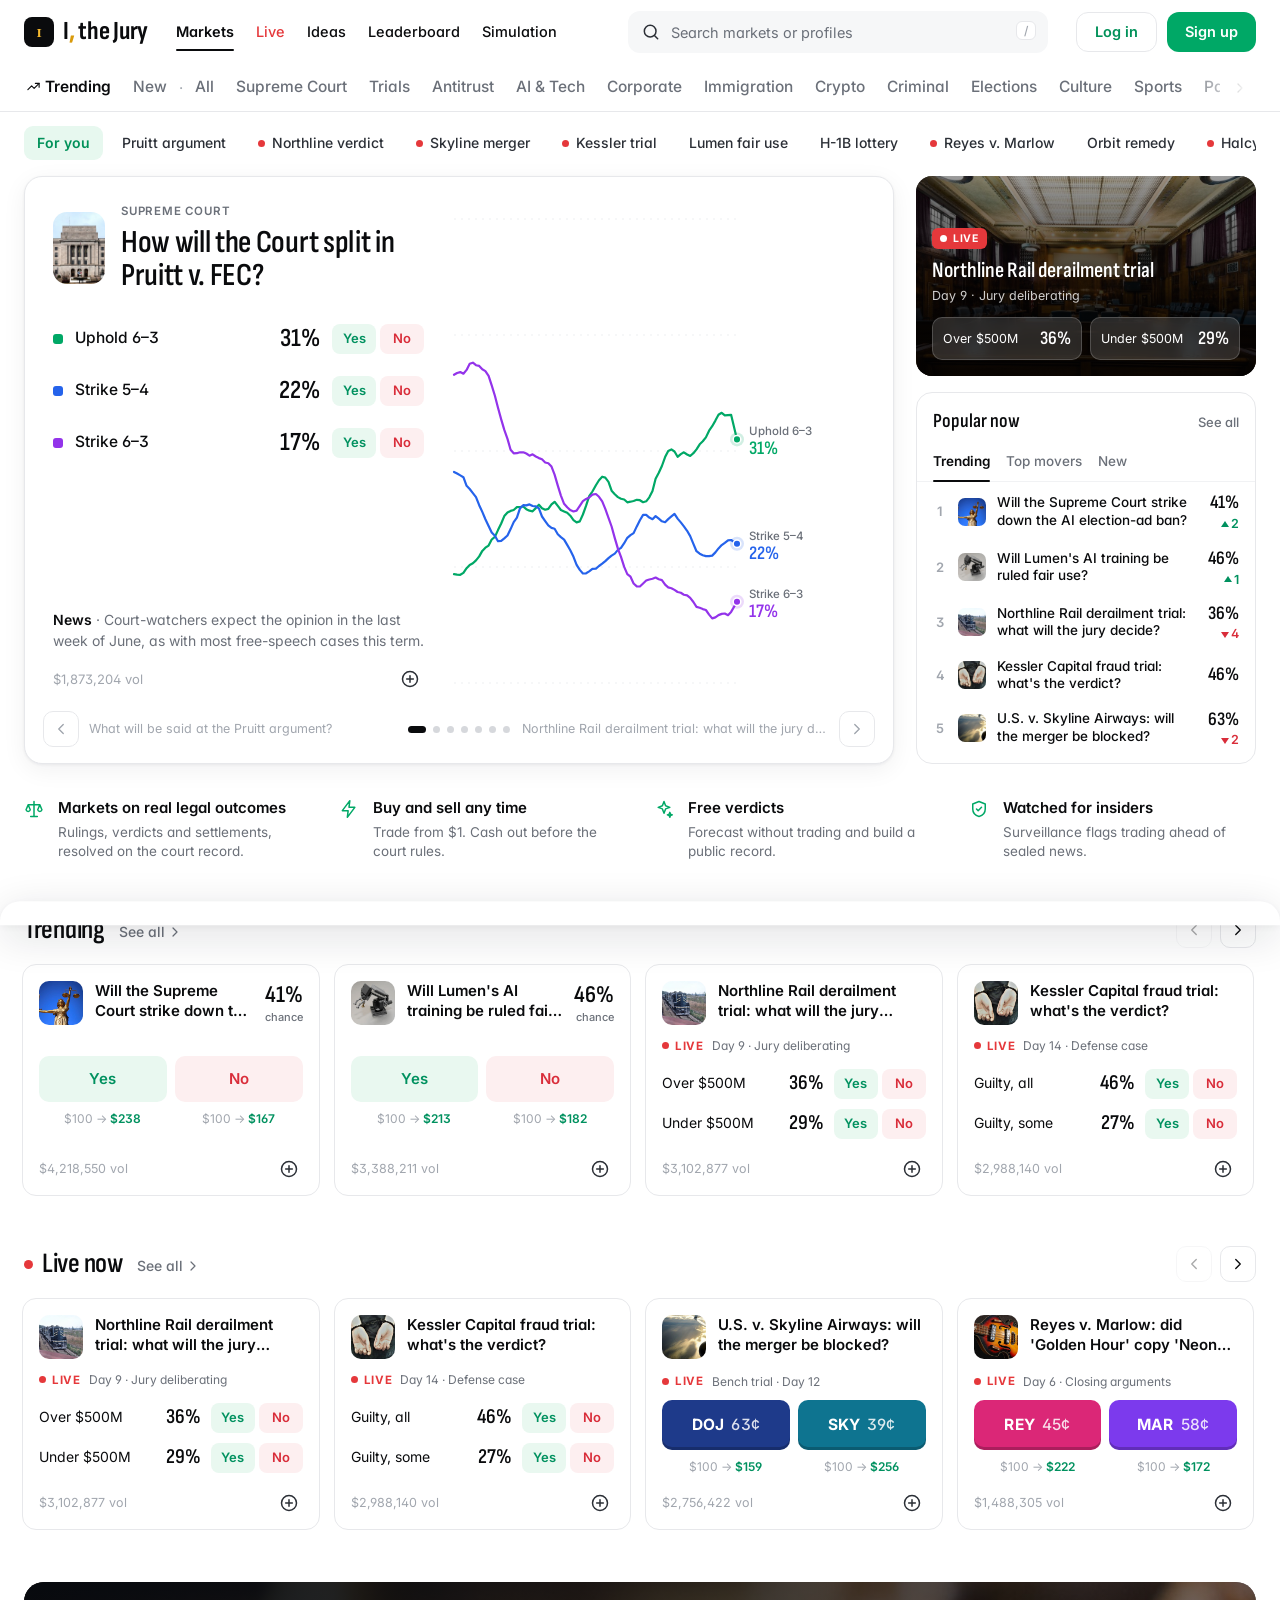
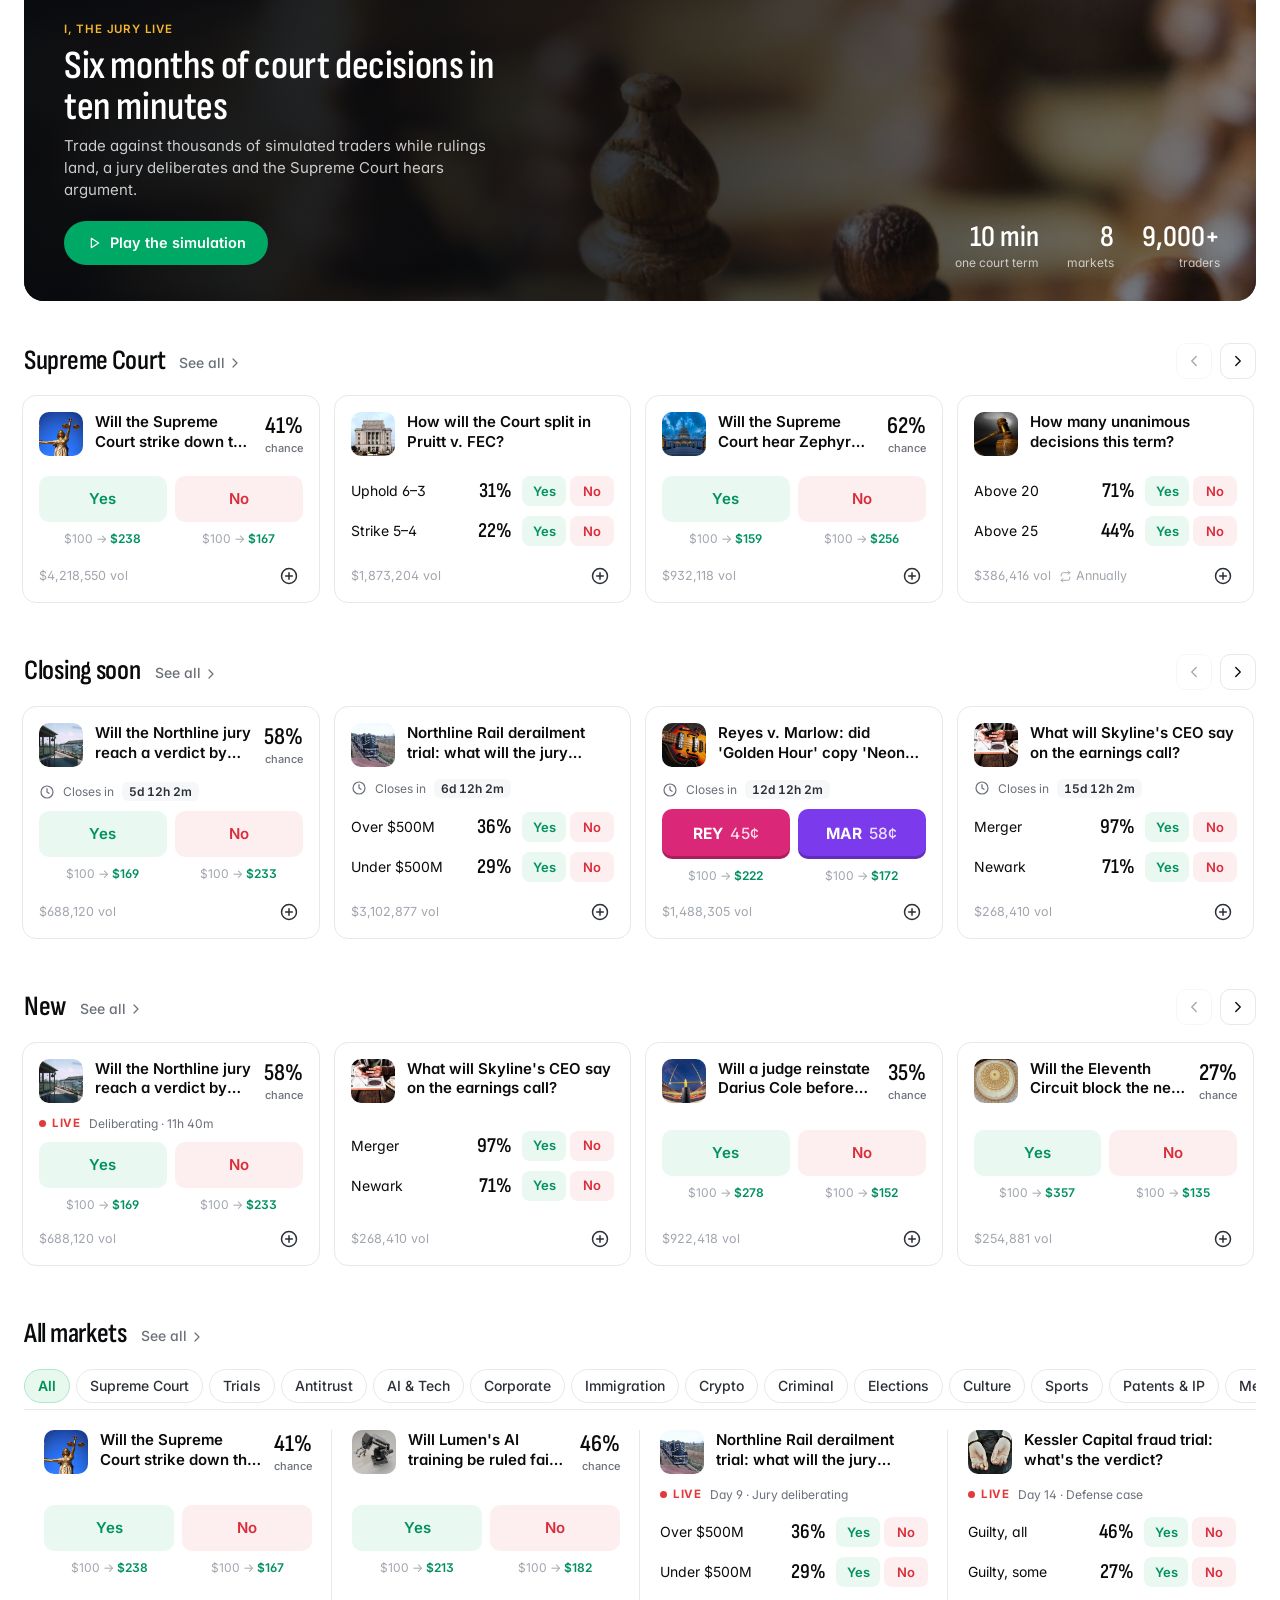
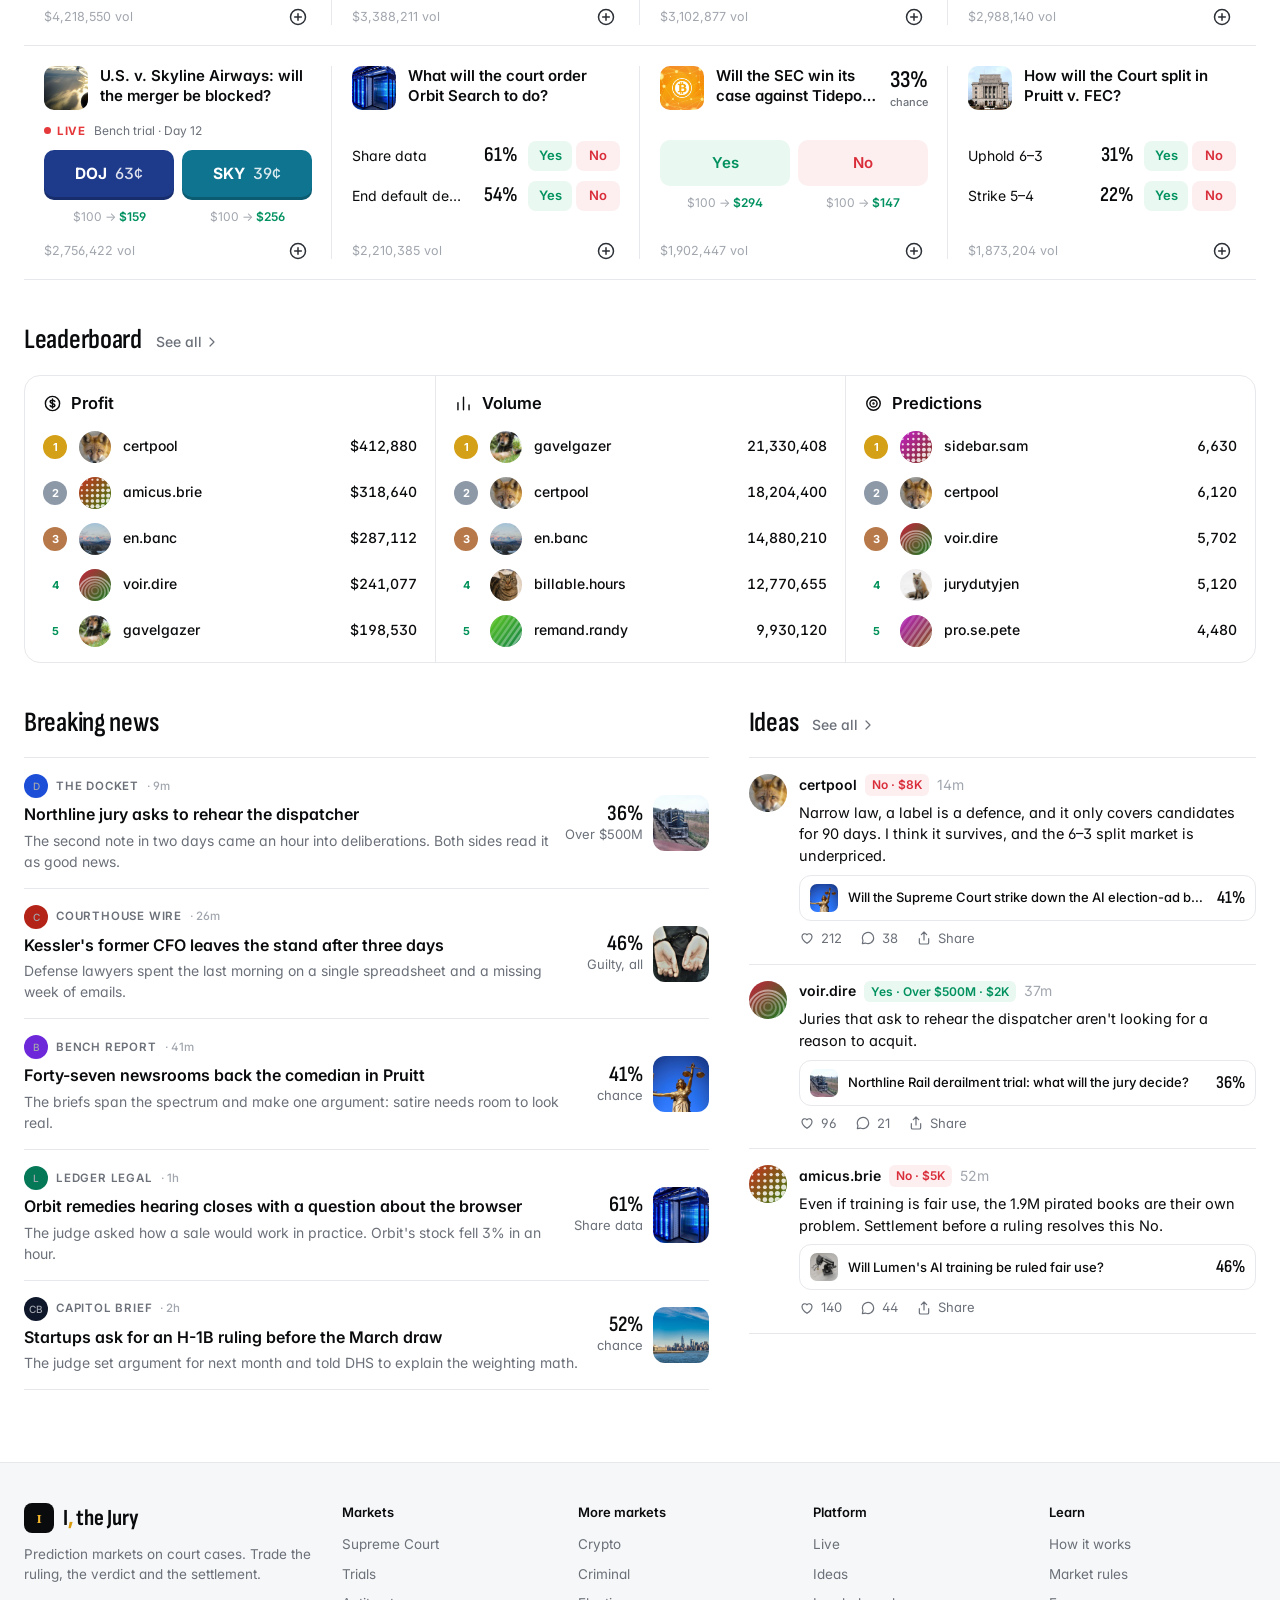
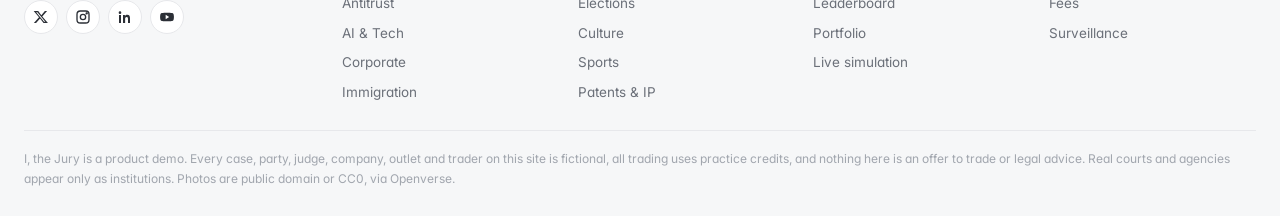
==== commit 835660d7: "Add the I, the Jury platform, a Kalshi-style exchange demo; move the simulation to sim/ The site roo" ====
--- a/index.html
+++ b/index.html
@@ -2,55 +2,32 @@
 <html lang="en">
 <head>
 <meta charset="utf-8">
+<script>/* old links to the simulation (?jump=300, #m=pruitt-scotus...) now live in sim/ */
+(function(){var s=location.search,h=location.hash;if(/[?&](reset|jump|speed|autoplay)(=|&|$)/.test(s)||/^#m=/.test(h))location.replace("sim/"+s+h);})();</script>
 <meta name="viewport" content="width=device-width, initial-scale=1, viewport-fit=cover">
 <meta name="robots" content="noindex, nofollow">
-<title>I, the Jury Live</title>
-<meta name="description" content="A ten-minute simulation of I, the Jury: prediction markets on legal cases, six months of rulings, and thousands of simulated traders.">
-<meta name="theme-color" content="#0B1018">
+<title>I, the Jury · Prediction markets on court cases</title>
+<meta name="description" content="Trade on the outcome of court cases: rulings, verdicts and settlements. A product demo with practice credits and fictional cases.">
+<meta name="theme-color" content="#FFFFFF">
 <link rel="icon" href="data:image/svg+xml,<svg xmlns=%22http://www.w3.org/2000/svg%22 viewBox=%220 0 100 100%22><rect width=%22100%22 height=%22100%22 rx=%2224%22 fill=%22%230B1018%22/><text x=%2250%22 y=%2272%22 font-family=%22Georgia,serif%22 font-size=%2270%22 font-weight=%22700%22 text-anchor=%22middle%22 fill=%22%23F5B82E%22>I</text></svg>">
 <link rel="preconnect" href="https://fonts.googleapis.com">
 <link rel="preconnect" href="https://fonts.gstatic.com" crossorigin>
-<link href="https://fonts.googleapis.com/css2?family=Inter:wght@400;500;600;700;800&family=JetBrains+Mono:wght@500;600&family=Newsreader:ital,opsz,wght@0,6..72,400;0,6..72,500;0,6..72,600;0,6..72,700;1,6..72,500&display=swap" rel="stylesheet">
-<link rel="stylesheet" href="sim.css">
+<link href="https://fonts.googleapis.com/css2?family=Inter:wght@400;500;600;700&family=Sofia+Sans+Condensed:wght@500;600;700&display=swap" rel="stylesheet">
+<link rel="stylesheet" href="app/app.css">
 </head>
 <body>
-<div class="app" id="app" data-view="markets">
-  <nav class="nav" id="nav" aria-label="Main">
-    <div class="brand">
-      <span class="logo">I<b>,</b> the Jury</span>
-      <span class="live-tag">Live simulation</span>
-    </div>
-    <button data-go="markets" aria-current="page">
-      <svg viewBox="0 0 24 24" aria-hidden="true"><path d="M4 19V9M10 19V5M16 19v-7M22 19H2"/></svg><span>Markets</span></button>
-    <button data-go="port">
-      <svg viewBox="0 0 24 24" aria-hidden="true"><path d="M3 7h18v12H3zM8 7V5h8v2M3 12h18"/></svg><span>Portfolio</span></button>
-    <button data-go="biz">
-      <svg viewBox="0 0 24 24" aria-hidden="true"><path d="M4 20V10l8-6 8 6v10M9 20v-6h6v6"/></svg><span>Business</span></button>
-    <button data-go="stand">
-      <svg viewBox="0 0 24 24" aria-hidden="true"><path d="M8 4h8v5a4 4 0 0 1-8 0zM8 6H5a3 3 0 0 0 3 4M16 6h3a3 3 0 0 1-3 4M12 13v4M8.5 20.5h7M10 17h4v3.5h-4z"/></svg><span>Standings</span></button>
-    <div class="nav-foot" id="navWallet"></div>
-  </nav>
-
-  <div class="main">
-    <header class="bar" id="bar"></header>
-    <div class="panes">
-      <section class="view on" id="v-markets" aria-label="Markets"></section>
-      <section class="view" id="v-market" aria-label="Market"></section>
-      <section class="view" id="v-port" aria-label="Your portfolio"></section>
-      <section class="view" id="v-biz" aria-label="The business"></section>
-      <section class="view" id="v-stand" aria-label="Standings"></section>
-    </div>
-  </div>
-
-  <aside class="moment" id="moment" aria-label="Breaking news"></aside>
-  <div class="sr" id="srLive" aria-live="polite"></div>
-  <div class="scrim" id="scrim"></div>
-  <div class="sheet" id="sheet" role="dialog" aria-modal="true" aria-labelledby="sheetTitle"></div>
-  <div class="toast" id="toast" role="status"></div>
-</div>
-
-<script src="scenario.js"></script>
-<script src="engine.js"></script>
-<script src="sim.js"></script>
+<a class="sr" href="#view">Skip to content</a>
+<header class="hdr" id="hdr"></header>
+<nav class="cats" id="cats" aria-label="Categories"></nav>
+<main id="view" tabindex="-1"></main>
+<footer class="foot" id="foot"></footer>
+<nav class="tabbar" id="tabbar" aria-label="Sections"></nav>
+<div class="mbar" id="mbar"></div>
+<div class="scrim" id="scrim"></div>
+<div class="modal" id="modal" role="dialog" aria-modal="true" aria-label="Dialog"></div>
+<div class="sheet" id="sheet" role="dialog" aria-modal="true" aria-label="Trade"></div>
+<div class="toast" id="toast" role="status" aria-live="polite"></div>
+<script src="app/data.js"></script>
+<script src="app/app.js"></script>
 </body>
 </html>
--- a/app/app.css
+++ b/app/app.css
@@ -0,0 +1,740 @@
+/* =====================================================================
+   I, the Jury — platform styles
+   ---------------------------------------------------------------------
+   White theme only. Colours are tokens on :root. Green is Yes (and the
+   one action colour), red is No; nothing else uses those two, so any
+   number reads as a side at a glance. Inter for text, Sofia Sans
+   Condensed for headings and the numbers that matter.
+   ===================================================================== */
+
+:root{
+  --bg:#FFFFFF; --bg-2:#F6F7F8; --bg-3:#EEF0F2;
+  --ink:#0A0B0D; --ink-2:#2B2F36; --muted:#6B7079; --faint:#A1A6AE;
+  --line:#E7E8EB; --line-2:#F1F2F4;
+  --green:#00A866; --green-2:#009159; --green-bg:#E7F8EF; --green-line:#AEE6C9;
+  --yes:#00915F;  --yes-bg:#E9F8F0; --yes-line:#BCEBD3;
+  --no:#D92D3A;   --no-bg:#FDEFF0;  --no-line:#F6C9CD;
+  --live:#E5383B; --gold:#D99A0B; --blue:#2563EB;
+  --shadow-sm:0 1px 2px rgba(16,24,40,.05);
+  --shadow:0 1px 3px rgba(16,24,40,.06),0 6px 24px rgba(16,24,40,.06);
+  --shadow-lg:0 10px 40px rgba(16,24,40,.16),0 2px 8px rgba(16,24,40,.06);
+  --r:14px; --r-sm:10px;
+  --ui:"Inter",system-ui,-apple-system,"Segoe UI",Roboto,"Helvetica Neue",Arial,sans-serif;
+  --display:"Sofia Sans Condensed","Archivo Narrow","Roboto Condensed","Arial Narrow",sans-serif;
+  --wrap:1280px; --gut:24px; --hdr:64px;
+  color-scheme:light;
+}
+
+*{box-sizing:border-box}
+[hidden]{display:none!important}
+html{-webkit-text-size-adjust:100%;scroll-padding-top:140px}
+body{margin:0;background:var(--bg);color:var(--ink);font:14px/1.45 var(--ui);-webkit-font-smoothing:antialiased;-moz-osx-font-smoothing:grayscale;font-feature-settings:"cv11","ss01"}
+img{display:block;max-width:100%}
+a{color:inherit;text-decoration:none}
+button{font:inherit;color:inherit;background:none;border:0;padding:0;cursor:pointer}
+input{font:inherit;color:inherit}
+:focus-visible{outline:2px solid var(--ink);outline-offset:2px;border-radius:6px}
+.num{font-variant-numeric:tabular-nums}
+.sr{position:absolute;width:1px;height:1px;overflow:hidden;clip:rect(0 0 0 0);white-space:nowrap}
+.wrap{max-width:var(--wrap);margin:0 auto;padding:0 var(--gut)}
+.disp{font-family:var(--display);font-weight:600;letter-spacing:-.005em}
+.muted{color:var(--muted)}
+.up{color:var(--yes)} .down{color:var(--no)}
+.ic{width:20px;height:20px;fill:none;stroke:currentColor;stroke-width:1.8;stroke-linecap:round;stroke-linejoin:round;flex:none}
+.ic.sm{width:16px;height:16px}
+
+/* ---------------- header ---------------- */
+.hdr{position:sticky;top:0;z-index:40;background:rgba(255,255,255,.96);backdrop-filter:saturate(1.4) blur(10px);-webkit-backdrop-filter:saturate(1.4) blur(10px)}
+.hdr-row{height:var(--hdr);display:flex;align-items:center;gap:28px}
+.logo{display:flex;align-items:center;gap:9px;font-family:var(--display);font-weight:700;font-size:26px;letter-spacing:-.01em;white-space:nowrap;line-height:1}
+.logo i{font-style:normal;color:var(--gold)}
+.logo .mk{width:30px;height:30px;border-radius:8px;background:var(--ink);display:grid;place-items:center;flex:none}
+.logo .mk svg{width:18px;height:18px}
+.nav{display:flex;gap:22px;align-items:center}
+.nav a{font-weight:500;color:var(--ink);font-size:14.5px;position:relative;padding:6px 0;white-space:nowrap}
+.nav a:hover{color:var(--muted)}
+.nav a.live{color:var(--live)}
+.nav a[aria-current="page"]{font-weight:600}
+.nav a[aria-current="page"]::after{content:"";position:absolute;left:0;right:0;bottom:-2px;height:2px;border-radius:2px;background:currentColor}
+.search{position:relative;margin-left:auto;width:min(420px,34vw)}
+.search input{width:100%;height:42px;border-radius:12px;border:1px solid transparent;background:var(--bg-2);padding:0 40px 0 42px;font-size:14.5px;outline:none;transition:background .15s,border-color .15s,box-shadow .15s}
+.search input::placeholder{color:var(--muted)}
+.search input:focus{background:#fff;border-color:var(--line);box-shadow:var(--shadow)}
+.search .ic{position:absolute;left:13px;top:11px;color:var(--ink-2)}
+.search input:focus~kbd,.search input:not(:placeholder-shown)~kbd{display:none}
+.search kbd{position:absolute;right:12px;top:10px;font:500 12px var(--ui);color:var(--faint);border:1px solid var(--line);border-radius:6px;padding:1px 7px;background:#fff}
+.hdr-r{display:flex;align-items:center;gap:10px}
+.btn{display:inline-flex;align-items:center;justify-content:center;gap:8px;height:40px;padding:0 18px;border-radius:12px;font-weight:600;font-size:14.5px;white-space:nowrap;transition:background .15s,color .15s,border-color .15s,transform .06s}
+.btn:active{transform:translateY(1px)}
+.btn-green{background:var(--green);color:#fff}
+.btn-green:hover{background:var(--green-2)}
+.btn-line{border:1px solid var(--line);color:var(--green-2);background:#fff}
+.btn-line:hover{border-color:#cfd2d6}
+.btn-dark{background:var(--ink);color:#fff}
+.btn-dark:hover{background:#25282d}
+.btn-soft{background:var(--bg-2);color:var(--ink)}
+.btn-soft:hover{background:var(--bg-3)}
+.btn-block{width:100%;height:48px;font-size:15.5px;border-radius:999px}
+.acct{display:flex;align-items:center;gap:18px}
+.acct .stat{display:flex;flex-direction:column;align-items:flex-end;line-height:1.15}
+.acct .stat small{font-size:11.5px;color:var(--muted)}
+.acct .stat b{font-weight:600;font-size:14.5px}
+.acct .stat b.green{color:var(--green-2)}
+.avatar{width:34px;height:34px;border-radius:50%;flex:none;overflow:hidden;background:var(--bg-3);display:block}
+.avatar img,.avatar svg{width:100%;height:100%;object-fit:cover;display:block}
+.iconbtn{width:38px;height:38px;border-radius:50%;display:grid;place-items:center;color:var(--ink-2);flex:none}
+.iconbtn:hover{background:var(--bg-2)}
+.m-only{display:none}
+
+/* category bar */
+.cats{border-bottom:1px solid var(--line);background:#fff;position:sticky;top:var(--hdr);z-index:35}
+.cats-row{display:flex;align-items:center;gap:4px;position:relative}
+.scroller{display:flex;align-items:center;gap:22px;overflow-x:auto;scrollbar-width:none;scroll-behavior:smooth;flex:1;min-width:0;padding:0 2px}
+.scroller::-webkit-scrollbar{display:none}
+.cat{font-size:15.5px;font-weight:500;color:var(--muted);white-space:nowrap;padding:12px 0 13px;position:relative;transition:color .15s}
+.cat:hover{color:var(--ink)}
+.cat[aria-current="page"]{color:var(--ink);font-weight:600}
+.cat .ic{width:15px;height:15px;vertical-align:-2px;margin-right:4px}
+.cat-sep{color:var(--faint);font-size:15px;margin:0 -10px}
+.fade-r{position:absolute;right:34px;top:0;bottom:0;width:60px;background:linear-gradient(90deg,rgba(255,255,255,0),#fff);pointer-events:none}
+.more{width:32px;height:32px;border-radius:50%;display:grid;place-items:center;flex:none;color:var(--ink)}
+.more:hover{background:var(--bg-2)}
+
+/* topic chips */
+.chips{display:flex;gap:6px;overflow-x:auto;scrollbar-width:none;padding:14px 0 6px}
+.chips::-webkit-scrollbar{display:none}
+.chip{height:34px;padding:0 13px;border-radius:9px;font-size:14px;font-weight:500;color:var(--ink-2);white-space:nowrap;display:inline-flex;align-items:center;gap:7px;transition:background .15s,color .15s}
+.chip:hover{background:var(--bg-2)}
+.chip[aria-pressed="true"]{background:var(--green-bg);color:var(--green-2);font-weight:600}
+.chip.line{border:1px solid var(--line);border-radius:999px;height:34px}
+.chip.line[aria-pressed="true"]{border-color:var(--green-line)}
+.chip .dot{width:7px;height:7px;border-radius:50%;background:var(--live)}
+
+/* ---------------- shared bits ---------------- */
+.thumb{width:44px;height:44px;border-radius:10px;object-fit:cover;flex:none;background:var(--bg-3)}
+.thumb.lg{width:72px;height:72px;border-radius:14px}
+.thumb.xl{width:84px;height:84px;border-radius:16px}
+.thumb.sm{width:36px;height:36px;border-radius:9px}
+.thumb.xs{width:28px;height:28px;border-radius:7px}
+.mark{width:28px;height:28px;border-radius:7px;display:grid;place-items:center;color:#fff;font:700 10px/1 var(--ui);letter-spacing:.02em;flex:none}
+.mark.lg{width:36px;height:36px;border-radius:9px;font-size:11.5px}
+.sw{width:10px;height:10px;border-radius:3px;flex:none}
+.livetag{display:inline-flex;align-items:center;gap:6px;color:var(--live);font-weight:700;font-size:11.5px;letter-spacing:.06em;text-transform:uppercase}
+.livetag::before,.livedot{content:"";width:7px;height:7px;border-radius:50%;background:var(--live);animation:pulse 1.4s ease-in-out infinite;flex:none}
+.livedot{display:inline-block;width:9px;height:9px;margin-right:9px;vertical-align:middle}
+@keyframes pulse{0%,100%{opacity:1;transform:scale(1)}50%{opacity:.35;transform:scale(.8)}}
+.kicker{font-size:11.5px;font-weight:600;letter-spacing:.07em;text-transform:uppercase;color:var(--muted)}
+.plus{width:28px;height:28px;border-radius:50%;display:grid;place-items:center;color:var(--ink-2);flex:none;transition:background .15s,color .15s}
+.plus:hover{background:var(--bg-2)}
+.plus svg{width:20px;height:20px}
+.plus[aria-pressed="true"]{color:var(--green)}
+.flash-up{animation:flu 1.1s ease-out}
+.flash-dn{animation:fld 1.1s ease-out}
+@keyframes flu{0%,35%{color:var(--yes)}}
+@keyframes fld{0%,35%{color:var(--no)}}
+.chg{font-size:12.5px;font-weight:600;display:inline-flex;align-items:center;gap:2px}
+.chg::before{content:"";border:4.5px solid transparent;margin-top:1px}
+.chg.up::before{border-bottom:6px solid currentColor;border-top-width:0;margin-top:-1px}
+.chg.down::before{border-top:6px solid currentColor;border-bottom-width:0}
+
+/* yes/no pills */
+.yn{display:inline-flex;gap:4px;flex:none}
+.yn button{height:30px;min-width:44px;padding:0 9px;border-radius:8px;font-weight:600;font-size:13px;transition:filter .15s,box-shadow .15s}
+.yn .y{background:var(--yes-bg);color:var(--yes)}
+.yn .n{background:var(--no-bg);color:var(--no)}
+.yn button:hover{filter:brightness(.96);box-shadow:inset 0 0 0 1px currentColor}
+.ynp{display:flex;gap:8px;flex:none}
+.ynp button{height:40px;min-width:118px;padding:0 16px;border-radius:999px;border:1px solid var(--line);background:#fff;font-weight:600;font-size:14.5px;transition:background .15s,border-color .15s}
+.ynp .y{color:var(--yes)} .ynp .n{color:var(--no)}
+.ynp .y:hover,.ynp .y[aria-pressed="true"]{background:var(--yes-bg);border-color:var(--green)}
+.ynp .n:hover,.ynp .n[aria-pressed="true"]{background:var(--no-bg);border-color:var(--no)}
+
+/* ---------------- home: hero ---------------- */
+.home-top{display:grid;grid-template-columns:minmax(0,1fr) 340px;gap:22px;margin-top:10px}
+.hero{position:relative;border:1px solid var(--line);border-radius:18px;background:#fff;box-shadow:var(--shadow);overflow:hidden;display:flex;flex-direction:column}
+.slides{position:relative;flex:1;display:grid}
+.s-l{display:flex;flex-direction:column;min-width:0}
+.s-l .s-news{margin-top:auto;padding-top:18px}
+.slide{grid-area:1/1;display:grid;grid-template-columns:minmax(0,.95fr) minmax(0,1.05fr);gap:30px;padding:26px 28px 6px;opacity:0;visibility:hidden;transform:translateX(18px);transition:opacity .45s ease,transform .45s ease,visibility 0s .45s}
+.slide.on{opacity:1;visibility:visible;transform:none;transition:opacity .45s ease,transform .45s ease}
+.slide .s-hd{display:flex;align-items:center;gap:16px;margin-bottom:22px}
+.slide .s-hd h2{margin:0;font-family:var(--display);font-weight:600;font-size:32px;line-height:1.04;letter-spacing:-.01em}
+.slide .s-hd h2 a:hover{text-decoration:underline;text-decoration-thickness:2px;text-underline-offset:3px}
+.slide .s-kick{display:flex;gap:10px;align-items:center;margin-bottom:6px}
+.s-rows{display:flex;flex-direction:column;gap:4px}
+.s-row{display:flex;align-items:center;gap:12px;min-height:48px}
+.s-row .nm{flex:1;min-width:0;font-weight:500;font-size:15.5px;white-space:nowrap;overflow:hidden;text-overflow:ellipsis}
+.s-row .pc{font-family:var(--display);font-weight:600;font-size:26px;width:64px;text-align:right}
+.s-news{margin:16px 0 0;color:var(--muted);font-size:14px;line-height:1.5;display:-webkit-box;-webkit-line-clamp:2;-webkit-box-orient:vertical;overflow:hidden}
+.s-news b{color:var(--ink);font-weight:600}
+.s-ft{display:flex;align-items:center;justify-content:space-between;margin-top:14px;color:var(--faint);font-size:13px}
+.s-chart{position:relative;display:flex;flex-direction:column;min-height:280px}
+.s-chart .chart{flex:1;height:auto}
+.hero-nav{display:grid;grid-template-columns:1fr auto 1fr;align-items:center;gap:12px;padding:12px 18px 16px}
+.hero-nav .lbl{font-size:12.5px;color:var(--faint);white-space:nowrap;overflow:hidden;text-overflow:ellipsis;display:flex;align-items:center;gap:10px;min-width:0}
+.hero-nav .lbl span{overflow:hidden;text-overflow:ellipsis}
+.hero-nav .lbl.r{justify-content:flex-end}
+.hero-nav .lbl:hover{color:var(--ink-2)}
+.arrow{width:36px;height:36px;border-radius:10px;border:1px solid var(--line);display:grid;place-items:center;background:#fff;flex:none;transition:background .15s,opacity .15s}
+.arrow:hover{background:var(--bg-2)}
+.arrow:disabled{opacity:.35;cursor:default}
+.arrow svg{width:18px;height:18px}
+.dots{display:flex;gap:7px}
+.dots button{width:7px;height:7px;border-radius:50%;background:#D6D8DC;transition:background .2s,width .2s}
+.dots button[aria-current="true"]{background:var(--ink);width:18px;border-radius:4px}
+
+/* side panels */
+.side{display:flex;flex-direction:column;gap:16px;min-width:0}
+.panel{border:1px solid var(--line);border-radius:16px;background:#fff;overflow:hidden}
+.panel-hd{display:flex;align-items:center;justify-content:space-between;padding:14px 16px 8px}
+.panel-hd h3{margin:0;font-family:var(--display);font-weight:600;font-size:20px}
+.panel-hd a{font-size:13px;color:var(--muted);font-weight:500}
+.panel-hd a:hover{color:var(--ink)}
+.live-panel{position:relative;color:#fff;min-height:200px;display:flex;flex-direction:column;justify-content:flex-end;border:0;background:#111}
+.live-panel>img{position:absolute;inset:0;width:100%;height:100%;object-fit:cover;opacity:.62}
+.live-panel::before{content:"";position:absolute;inset:0;background:linear-gradient(180deg,rgba(0,0,0,.05) 0%,rgba(0,0,0,.78) 72%);z-index:1}
+.live-panel>*:not(img){position:relative;z-index:2}
+.live-panel .lp-in{padding:16px}
+.live-panel .livetag{color:#fff;background:var(--live);padding:3px 8px;border-radius:6px;font-size:10.5px}
+.live-panel .livetag::before{background:#fff}
+.live-panel h4{margin:10px 0 4px;font-family:var(--display);font-weight:600;font-size:22px;line-height:1.08}
+.live-panel .lp-sub{font-size:12.5px;opacity:.8}
+.live-panel .lp-odds{display:flex;gap:8px;margin-top:12px}
+.live-panel .lp-odds span{flex:1;background:rgba(255,255,255,.14);border:1px solid rgba(255,255,255,.18);border-radius:10px;padding:7px 10px;display:flex;justify-content:space-between;align-items:center;font-size:12.5px;backdrop-filter:blur(6px)}
+.live-panel .lp-odds b{font-family:var(--display);font-size:19px;font-weight:600}
+.tlist{list-style:none;margin:0;padding:2px 6px 8px}
+.tlist li a{display:flex;align-items:center;gap:11px;padding:8px 10px;border-radius:10px}
+.tlist li a:hover{background:var(--bg-2)}
+.tlist .rk{width:14px;color:var(--faint);font-weight:600;font-size:13px;text-align:center}
+.tlist .tt{flex:1;min-width:0;font-weight:500;font-size:13.5px;line-height:1.3;display:-webkit-box;-webkit-line-clamp:2;-webkit-box-orient:vertical;overflow:hidden}
+.tlist .tpc{text-align:right;line-height:1.15;flex:none}
+.tlist .tpc b{display:block;font-family:var(--display);font-weight:600;font-size:19px}
+.tabs-sm{display:flex;gap:16px;padding:0 16px;border-bottom:1px solid var(--line-2)}
+.tabs-sm button{padding:8px 0 9px;font-size:13.5px;font-weight:500;color:var(--muted);position:relative}
+.tabs-sm button[aria-selected="true"]{color:var(--ink);font-weight:600}
+.tabs-sm button[aria-selected="true"]::after{content:"";position:absolute;left:0;right:0;bottom:-1px;height:2px;background:var(--ink);border-radius:2px}
+
+/* props */
+.props{display:grid;grid-template-columns:repeat(4,1fr);gap:28px;padding:34px 0 8px}
+.prop{display:flex;gap:12px}
+.prop .pi{width:22px;height:22px;flex:none;color:var(--green);margin-top:1px}
+.prop h4{margin:0 0 4px;font-size:15px;font-weight:600;line-height:1.35}
+.prop p{margin:0;color:var(--muted);font-size:13.5px}
+
+/* ---------------- sections & rails ---------------- */
+.sec{padding-top:40px}
+.sec-hd{display:flex;align-items:center;gap:14px;margin-bottom:14px}
+.sec-hd h2{margin:0;font-family:var(--display);font-weight:600;font-size:28px;letter-spacing:-.01em;display:flex;align-items:center;gap:10px}
+.sec-hd h2 a:hover{text-decoration:underline;text-decoration-thickness:2px;text-underline-offset:4px}
+.sec-hd .see{font-size:14px;font-weight:500;color:var(--muted);display:inline-flex;align-items:center;gap:2px;margin-top:4px}
+.sec-hd .see:hover{color:var(--ink)}
+.sec-hd .ctrls{margin-left:auto;display:flex;gap:8px}
+.rail{position:relative}
+.track{display:flex;gap:14px;overflow-x:auto;scroll-snap-type:x mandatory;scrollbar-width:none;scroll-behavior:smooth;padding:2px 2px 8px;margin:-2px -2px 0}
+.track::-webkit-scrollbar{display:none}
+.track>*{scroll-snap-align:start;flex:none}
+
+/* market card */
+.card{width:calc((100% - 42px) / 4);min-width:270px;border:1px solid var(--line);border-radius:var(--r);background:#fff;padding:16px 16px 12px;display:flex;flex-direction:column;transition:box-shadow .2s,border-color .2s}
+.card:hover{box-shadow:var(--shadow);border-color:#dfe1e4}
+.card-hd{display:flex;gap:12px;align-items:flex-start;min-height:48px}
+.card-hd .tt{flex:1;min-width:0;font-weight:600;font-size:15px;line-height:1.32;display:-webkit-box;-webkit-line-clamp:2;-webkit-box-orient:vertical;overflow:hidden}
+.card-hd .tt:hover{text-decoration:underline;text-underline-offset:2px}
+.card-hd .big{font-family:var(--display);font-weight:600;font-size:24px;line-height:1;text-align:right;flex:none;padding-top:2px}
+.card-hd .big small{display:block;font:500 11px var(--ui);color:var(--muted);margin-top:3px}
+.card-meta{display:flex;align-items:center;gap:8px;margin:-4px 0 8px;font-size:12px;color:var(--muted)}
+.card-body{flex:1;display:flex;flex-direction:column;justify-content:center;gap:2px;margin:12px 0 6px}
+.orow{display:flex;align-items:center;gap:10px;min-height:38px}
+.orow .nm{flex:1;min-width:0;font-size:14px;white-space:nowrap;overflow:hidden;text-overflow:ellipsis}
+.orow .pc{font-family:var(--display);font-weight:600;font-size:21px;width:44px;text-align:right}
+.bigyn{display:grid;grid-template-columns:1fr 1fr;gap:8px}
+.bigyn button{height:46px;border-radius:10px;font-weight:600;font-size:15px;transition:filter .15s,box-shadow .15s}
+.bigyn .y{background:var(--yes-bg);color:var(--yes)}
+.bigyn .n{background:var(--no-bg);color:var(--no)}
+.bigyn button:hover{box-shadow:inset 0 0 0 1px currentColor}
+.payouts{display:grid;grid-template-columns:1fr 1fr;gap:8px;text-align:center;font-size:12px;color:var(--faint);margin-top:6px}
+.payouts b{color:var(--yes);font-weight:600}
+.vsb{display:grid;grid-template-columns:1fr 1fr;gap:8px}
+.vsb button{height:50px;border-radius:10px;color:#fff;font-weight:700;font-size:15.5px;letter-spacing:.01em;box-shadow:inset 0 -3px 0 rgba(0,0,0,.22);transition:filter .15s,transform .06s;display:flex;align-items:center;justify-content:center;gap:7px}
+.vsb button span{font-weight:500;opacity:.85}
+.vsb button:hover{filter:brightness(1.12)}
+.vsb button:active{transform:translateY(1px)}
+.card-ft{display:flex;align-items:center;justify-content:space-between;gap:8px;color:var(--faint);font-size:12.5px;padding-top:6px;min-height:34px}
+.card-ft .l{display:flex;align-items:center;gap:8px;min-width:0}
+.card-ft .rp{display:inline-flex;align-items:center;gap:4px}
+.card-ft .rp svg{width:13px;height:13px}
+.card.wide{width:auto}
+
+/* closing soon: countdown */
+.cd{font:600 12px var(--ui);color:var(--ink-2);background:var(--bg-2);border-radius:6px;padding:2px 7px;font-variant-numeric:tabular-nums}
+
+/* grid with dividers (Kalshi's market grid) */
+.grid{display:grid;grid-template-columns:repeat(4,minmax(0,1fr));border-top:1px solid var(--line)}
+.grid>.card{width:auto;border:0;border-radius:0;border-bottom:1px solid var(--line);padding:20px 20px 14px;position:relative}
+.grid>.card:hover{box-shadow:none;background:#FCFCFD}
+.grid>.card:not(:nth-child(4n))::after{content:"";position:absolute;right:0;top:20px;bottom:20px;width:1px;background:var(--line)}
+.grid.g3{grid-template-columns:repeat(3,minmax(0,1fr))}
+.grid.g3>.card:not(:nth-child(4n))::after{display:none}
+.grid.g3>.card:not(:nth-child(3n))::after{content:"";display:block}
+
+/* promo for the simulation */
+.promo{position:relative;border-radius:20px;overflow:hidden;min-height:250px;display:flex;align-items:center;background:#0B1018;color:#fff;margin-top:44px}
+.promo>img{position:absolute;inset:0;width:100%;height:100%;object-fit:cover;opacity:.55}
+.promo::before{content:"";position:absolute;inset:0;background:linear-gradient(90deg,rgba(6,9,14,.92) 0%,rgba(6,9,14,.7) 45%,rgba(6,9,14,.1) 100%);z-index:1}
+.promo-in{position:relative;z-index:2;padding:36px 40px;max-width:560px}
+.promo .kicker{color:#F5B82E}
+.promo h2{margin:8px 0 8px;font-family:var(--display);font-weight:600;font-size:40px;line-height:1.02;letter-spacing:-.01em}
+.promo p{margin:0 0 20px;color:rgba(255,255,255,.78);font-size:15px;max-width:440px}
+.promo .btn-green{height:44px;border-radius:999px;padding:0 22px}
+.promo .stats{position:absolute;right:36px;bottom:28px;z-index:2;display:flex;gap:28px}
+.promo .stats div{text-align:right}
+.promo .stats b{display:block;font-family:var(--display);font-weight:600;font-size:30px;line-height:1}
+.promo .stats small{font-size:12px;color:rgba(255,255,255,.7)}
+
+/* leaderboard */
+.lb{display:grid;grid-template-columns:repeat(3,minmax(0,1fr));border:1px solid var(--line);border-radius:16px;overflow:hidden;background:#fff}
+.lb-col{padding:16px 18px 8px}
+.lb-col+.lb-col{border-left:1px solid var(--line)}
+.lb-col h3{margin:0 0 8px;display:flex;align-items:center;gap:9px;font-size:16.5px;font-weight:600}
+.lb-col h3 .ic{width:19px;height:19px}
+.lb-row{display:flex;align-items:center;gap:12px;padding:7px 0}
+.lb-row:hover .h{text-decoration:underline;text-underline-offset:2px}
+.rank{width:24px;height:24px;border-radius:50%;display:grid;place-items:center;font:700 11px var(--ui);color:#fff;flex:none}
+.rank.r1{background:#D4A017} .rank.r2{background:#8E99A8} .rank.r3{background:#B7794A}
+.rank.rn{color:var(--green-2);background:none}
+.lb-row .h{flex:1;min-width:0;font-weight:500;font-size:14px;white-space:nowrap;overflow:hidden;text-overflow:ellipsis}
+.lb-row .v{font-weight:500;font-size:14px;font-variant-numeric:tabular-nums}
+.lb-row .avatar{width:32px;height:32px}
+
+/* news */
+.news{border-top:1px solid var(--line)}
+.news-it{display:flex;gap:14px;padding:16px 0;border-bottom:1px solid var(--line)}
+.news-it .src{display:flex;align-items:center;gap:8px;font-size:11.5px;font-weight:600;letter-spacing:.07em;text-transform:uppercase;color:var(--muted);margin-bottom:6px}
+.news-it .src span{font-weight:500;letter-spacing:0;text-transform:none;color:var(--faint)}
+.slogo{width:24px;height:24px;border-radius:50%;display:grid;place-items:center;color:#fff;font:700 10px/1 var(--ui);flex:none}
+.news-it h4{margin:0 0 4px;font-size:16px;font-weight:600;line-height:1.35}
+.news-it h4 a:hover{text-decoration:underline;text-underline-offset:2px}
+.news-it p{margin:0;color:var(--muted);font-size:14px;line-height:1.5}
+.news-it .nm{margin-left:auto;flex:none;display:flex;align-items:center;gap:10px;font-size:13px;color:var(--muted);text-align:right}
+.news-it .nm b{font-family:var(--display);font-weight:600;font-size:22px;color:var(--ink);display:block;line-height:1}
+.news-it .nm img{width:56px;height:56px;border-radius:12px;object-fit:cover}
+.two{display:grid;grid-template-columns:minmax(0,1.35fr) minmax(0,1fr);gap:40px}
+
+/* ideas (posts) */
+.post{display:flex;gap:12px;padding:16px 0;border-bottom:1px solid var(--line)}
+.post .avatar{width:38px;height:38px}
+.post-b{flex:1;min-width:0}
+.post-h{display:flex;align-items:center;gap:8px;font-size:14px;flex-wrap:wrap}
+.post-h b{font-weight:600}
+.post-h .t{color:var(--faint)}
+.pos{display:inline-flex;align-items:center;gap:5px;font-size:12px;font-weight:600;border-radius:6px;padding:2px 7px}
+.pos.yes{background:var(--yes-bg);color:var(--yes)} .pos.no{background:var(--no-bg);color:var(--no)}
+.post p{margin:6px 0 8px;font-size:14.5px;line-height:1.5}
+.post-m{display:flex;align-items:center;gap:10px;border:1px solid var(--line);border-radius:12px;padding:8px 10px;max-width:460px}
+.post-m:hover{background:var(--bg-2)}
+.post-m .tt{flex:1;min-width:0;font-size:13px;font-weight:500;white-space:nowrap;overflow:hidden;text-overflow:ellipsis}
+.post-m b{font-family:var(--display);font-weight:600;font-size:18px}
+.post-a{display:flex;gap:18px;margin-top:8px;color:var(--muted);font-size:13px}
+.post-a button{display:inline-flex;align-items:center;gap:6px}
+.post-a button:hover{color:var(--ink)}
+.post-a button[aria-pressed="true"]{color:var(--no)}
+.post-a svg{width:16px;height:16px}
+
+/* ---------------- market page ---------------- */
+.mkt{display:grid;grid-template-columns:minmax(0,1fr) 360px;gap:44px;padding-top:24px;align-items:start}
+.crumb{display:flex;align-items:center;gap:8px;margin-bottom:10px}
+.crumb a:hover{color:var(--ink)}
+.m-head{display:flex;gap:18px;align-items:center}
+.m-head h1{margin:0;font-family:var(--display);font-weight:600;font-size:40px;line-height:1.02;letter-spacing:-.012em;flex:1}
+.m-icons{display:flex;gap:2px;align-self:flex-start;margin-top:4px}
+.m-icons .iconbtn{position:relative}
+.m-icons .iconbtn sup{position:absolute;top:2px;right:0;font:700 10px var(--ui);color:var(--green)}
+.m-sub{display:flex;flex-wrap:wrap;gap:6px 16px;align-items:center;color:var(--muted);font-size:13.5px;margin:14px 0 0}
+.m-sub b{color:var(--ink-2);font-weight:500}
+.m-chance{display:flex;align-items:baseline;gap:10px;margin-top:22px}
+.m-chance .big{font-family:var(--display);font-weight:600;font-size:44px;line-height:1}
+.m-chance .lbl{font-size:14px;color:var(--muted)}
+.legend{display:flex;flex-wrap:wrap;gap:6px 18px;margin-top:20px;font-size:13.5px}
+.legend span{display:inline-flex;align-items:center;gap:7px}
+.legend b{font-weight:600}
+.chart-box{position:relative;margin-top:10px}
+.chart{position:relative;width:100%;height:300px}
+.chart svg{position:absolute;inset:0;display:block;overflow:visible}
+.chart .ax{font:500 11px var(--ui);fill:var(--faint)}
+.chart .wm{font:700 15px var(--display);fill:#C9CDD2;letter-spacing:.01em}
+.chart .tip{position:absolute;top:0;pointer-events:none;background:#fff;border:1px solid var(--line);border-radius:10px;box-shadow:var(--shadow);padding:7px 10px;font-size:12px;white-space:nowrap;transform:translateX(-50%);opacity:0;transition:opacity .12s}
+.chart .tip b{font-family:var(--display);font-size:16px;font-weight:600}
+.chart .tip .r{display:flex;align-items:center;gap:6px}
+.chart-box .tape{position:absolute;left:0;bottom:30px;display:flex;flex-direction:column;gap:3px;pointer-events:none}
+.chart-box .tape span{font:600 12px var(--ui);animation:tape 2.6s ease-out forwards}
+@keyframes tape{0%{opacity:0;transform:translateY(8px)}12%{opacity:1;transform:none}75%{opacity:1}100%{opacity:0}}
+.ranges{display:flex;align-items:center;gap:4px;margin-top:6px;border-bottom:1px solid var(--line);padding-bottom:10px}
+.ranges button{font:600 12px var(--ui);color:var(--faint);padding:6px 9px;border-radius:7px;letter-spacing:.04em}
+.ranges button:hover{color:var(--ink)}
+.ranges button[aria-pressed="true"]{color:var(--ink);background:var(--bg-2)}
+.ranges .vol{margin-left:auto;font-size:13px;color:var(--muted)}
+.otable{margin-top:6px}
+.ot-hd{display:grid;grid-template-columns:minmax(0,1fr) 140px 256px;padding:10px 0;font-size:12.5px;color:var(--muted);border-bottom:1px solid var(--line)}
+.ot-hd span:nth-child(2){text-align:center}
+.ot-row{display:grid;grid-template-columns:minmax(0,1fr) 140px 256px;align-items:center;padding:12px 0;border-bottom:1px solid var(--line);cursor:pointer}
+.ot-row:hover{background:linear-gradient(90deg,#fff,var(--bg-2) 30%,var(--bg-2) 70%,#fff)}
+.ot-row .nm{display:flex;align-items:center;gap:12px;font-weight:500;font-size:15.5px;min-width:0}
+.ot-row .nm span{overflow:hidden;text-overflow:ellipsis;white-space:nowrap}
+.ot-row .nm small{display:block;font-size:12.5px;color:var(--faint);font-weight:400}
+.ot-row .ch{display:flex;align-items:baseline;justify-content:center;gap:6px}
+.ot-row .ch b{font-family:var(--display);font-weight:600;font-size:30px;line-height:1}
+.ot-row .ynp{justify-content:flex-end}
+.ot-row .ynp button{min-width:122px}
+.ot-row.sel{background:var(--bg-2)}
+.ob{margin-top:28px}
+.ob-hd{display:flex;align-items:center;justify-content:space-between}
+.ob-hd h3,.blk h3{margin:0;font-family:var(--display);font-weight:600;font-size:24px}
+.ob-grid{margin-top:12px;border:1px solid var(--line);border-radius:14px;overflow:hidden;font-size:13.5px}
+.ob-row{display:grid;grid-template-columns:1fr 1fr 1fr;align-items:center;padding:6px 16px;position:relative;font-variant-numeric:tabular-nums}
+.ob-row>span{position:relative;z-index:1}
+.ob-row .bar{position:absolute;top:2px;bottom:2px;left:0;z-index:0;border-radius:0 6px 6px 0}
+.ob-row.ask .bar{background:var(--no-bg)} .ob-row.bid .bar{background:var(--yes-bg)}
+.ob-row.ask .px{color:var(--no);font-weight:600} .ob-row.bid .px{color:var(--yes);font-weight:600}
+.ob-row.th{color:var(--muted);font-size:12px;background:var(--bg-2);padding:8px 16px}
+.ob-mid{display:flex;justify-content:space-between;padding:8px 16px;border-top:1px solid var(--line);border-bottom:1px solid var(--line);font-size:12.5px;color:var(--muted)}
+.ob-row>span:not(.px):not(.bar){text-align:right}
+.blk{margin-top:36px}
+.rules p{font-size:15.5px;line-height:1.6;margin:12px 0 14px;color:var(--ink-2)}
+.rules .pick{color:var(--blue);font-weight:600;display:inline-flex;align-items:center;gap:4px;font-size:15px}
+.rules .yes{color:var(--yes);font-weight:600}
+.acc{border-top:1px solid var(--line);margin-top:14px}
+.acc details{border-bottom:1px solid var(--line)}
+.acc summary{list-style:none;display:flex;align-items:center;gap:12px;padding:16px 2px;font-weight:600;font-size:15.5px;cursor:pointer}
+.acc summary::-webkit-details-marker{display:none}
+.acc summary .chev{margin-left:auto;color:var(--faint);transition:transform .2s}
+.acc details[open] summary .chev{transform:rotate(180deg)}
+.acc .acc-b{padding:0 2px 18px 34px;color:var(--ink-2);font-size:14.5px;line-height:1.6}
+.tl{display:grid;grid-template-columns:auto 1fr;gap:8px 16px;font-size:14px}
+.tl span{color:var(--muted)}
+.facts{display:grid;grid-template-columns:repeat(3,minmax(0,1fr));gap:10px;margin-top:14px}
+.fact{background:var(--bg-2);border-radius:12px;padding:12px 14px}
+.fact small{display:block;font-size:11.5px;color:var(--muted);text-transform:uppercase;letter-spacing:.06em;font-weight:600}
+.fact b{display:block;margin-top:3px;font-weight:500;font-size:14px;line-height:1.35}
+.about{margin:12px 0 0;font-size:15.5px;line-height:1.6;color:var(--ink-2)}
+.compose{display:flex;gap:10px;align-items:center;border:1px solid var(--line);border-radius:12px;padding:8px 8px 8px 14px;margin-top:12px}
+.compose input{flex:1;border:0;outline:none;font-size:14.5px;min-width:0}
+.compose .btn{height:34px;border-radius:9px;padding:0 14px;font-size:13.5px}
+
+/* trade panel */
+.aside{position:sticky;top:calc(var(--hdr) + 62px)}
+.tp{border:1px solid var(--line);border-radius:18px;background:#fff;box-shadow:var(--shadow);padding:18px}
+.tp-hd{display:flex;gap:12px;align-items:center}
+.tp-hd .tt{font-weight:600;font-size:14.5px;line-height:1.3;display:-webkit-box;-webkit-line-clamp:2;-webkit-box-orient:vertical;overflow:hidden}
+.tp-hd .sd{font-size:14px;margin-top:2px;font-weight:500}
+.tp-hd .sd .y{color:var(--yes);font-weight:600} .tp-hd .sd .n{color:var(--no);font-weight:600}
+.tp-tabs{display:flex;align-items:center;gap:18px;margin:16px 0 14px;border-bottom:1px solid var(--line)}
+.tp-tabs button{font:600 12.5px var(--ui);letter-spacing:.07em;text-transform:uppercase;color:var(--faint);padding:0 0 10px;position:relative}
+.tp-tabs button[aria-selected="true"]{color:var(--ink)}
+.tp-tabs button[aria-selected="true"]::after{content:"";position:absolute;left:0;right:0;bottom:-1px;height:2px;background:var(--ink)}
+.tp-tabs .unit{margin-left:auto;font:600 12px var(--ui);letter-spacing:.06em;text-transform:uppercase;color:var(--ink);display:flex;align-items:center;gap:3px;padding-bottom:10px}
+.tp-out{margin:-4px 0 12px}
+.tp-out select{width:100%;height:40px;border:1px solid var(--line);border-radius:10px;padding:0 12px;font:500 14px var(--ui);background:#fff;appearance:none;background-image:url("data:image/svg+xml,%3Csvg xmlns='http://www.w3.org/2000/svg' width='12' height='12' viewBox='0 0 24 24' fill='none' stroke='%236B7079' stroke-width='2.4' stroke-linecap='round' stroke-linejoin='round'%3E%3Cpath d='m6 9 6 6 6-6'/%3E%3C/svg%3E");background-repeat:no-repeat;background-position:right 12px center}
+.tp-lbl{font-size:13px;color:var(--ink-2);margin-bottom:8px;display:flex;align-items:center;gap:6px}
+.tp-sides{display:grid;grid-template-columns:1fr 1fr;gap:8px}
+.tp-sides button{height:48px;border-radius:999px;font-weight:600;font-size:16px;transition:background .15s,color .15s,box-shadow .15s}
+.tp-sides .y{background:var(--yes-bg);color:var(--yes)}
+.tp-sides .n{background:var(--no-bg);color:var(--no)}
+.tp-sides .y[aria-pressed="true"]{background:var(--green);color:#fff}
+.tp-sides .n[aria-pressed="true"]{background:var(--no);color:#fff}
+.tp-amt{display:flex;align-items:center;justify-content:space-between;border:1px solid var(--line);border-radius:14px;padding:10px 14px;margin-top:14px;transition:border-color .15s,box-shadow .15s}
+.tp-amt:focus-within{border-color:var(--ink-2);box-shadow:0 0 0 3px rgba(10,11,13,.06)}
+.tp-amt label{font-size:14px;font-weight:500}
+.tp-amt label small{display:block;font-size:12px;color:var(--green-2);font-weight:500}
+.tp-amt input{width:150px;border:0;outline:none;text-align:right;font-family:var(--display);font-weight:600;font-size:32px;line-height:1;background:none}
+.tp-amt input::placeholder{color:#C3C7CC}
+.tp-quick{display:flex;gap:6px;margin-top:8px}
+.tp-quick button{flex:1;height:30px;border-radius:8px;background:var(--bg-2);font-size:12.5px;font-weight:600;color:var(--ink-2)}
+.tp-quick button:hover{background:var(--bg-3)}
+.tp-rows{margin:14px 2px 16px;display:flex;flex-direction:column;gap:8px;font-size:13.5px}
+.tp-rows div{display:flex;justify-content:space-between;align-items:baseline}
+.tp-rows span{color:var(--ink-2)}
+.tp-rows b{font-weight:600;font-variant-numeric:tabular-nums}
+.tp-rows .pay b{font-family:var(--display);font-size:30px;color:var(--yes);line-height:1}
+.tp-rows .pay.no b{color:var(--no)}
+.tp-rows .pay span small{display:block;font-size:11.5px;color:var(--faint)}
+.tp-note{text-align:center;font-size:12px;color:var(--faint);margin-top:10px}
+.tp-done{text-align:center;padding:10px 0 4px}
+.tp-done .ok{width:52px;height:52px;border-radius:50%;background:var(--green-bg);color:var(--green);display:grid;place-items:center;margin:0 auto 10px}
+.tp-done h4{margin:0 0 4px;font-family:var(--display);font-weight:600;font-size:24px}
+.tp-done p{margin:0 0 14px;color:var(--muted);font-size:13.5px}
+.tp-pos{margin-top:14px;border:1px solid var(--line);border-radius:14px;padding:12px 14px;font-size:13.5px}
+.tp-pos h5{margin:0 0 8px;font-size:12px;letter-spacing:.07em;text-transform:uppercase;color:var(--muted)}
+.tp-pos div{display:flex;justify-content:space-between;padding:3px 0}
+.err{color:var(--no);font-size:12.5px;margin-top:8px;text-align:center}
+.mbar{display:none}
+
+/* ---------------- category & list pages ---------------- */
+.page-hd{display:flex;align-items:center;gap:14px;padding:26px 0 4px}
+.page-hd h1{margin:0;font-family:var(--display);font-weight:600;font-size:38px;letter-spacing:-.01em}
+.page-hd .alt{color:#C3C7CC}
+.page-hd .alt:hover{color:var(--muted)}
+.catpage{display:grid;grid-template-columns:190px minmax(0,1fr) 340px;gap:36px;padding-top:22px;align-items:start}
+.sidenav{position:sticky;top:calc(var(--hdr) + 66px);display:flex;flex-direction:column;gap:2px}
+.sidenav a{padding:8px 10px;border-radius:9px;font-size:14px;font-weight:500;display:flex;justify-content:space-between;color:var(--ink-2)}
+.sidenav a span{color:var(--faint);font-weight:400;font-size:12.5px}
+.sidenav a:hover{background:var(--bg-2)}
+.sidenav a[aria-current="page"]{color:var(--green-2);font-weight:600}
+.list{display:flex;flex-direction:column;gap:14px;margin-top:14px}
+.lcard{border:1px solid var(--line);border-radius:var(--r);padding:16px 18px 12px;background:#fff;transition:box-shadow .2s}
+.lcard:hover{box-shadow:var(--shadow)}
+.lcard.sel{border-color:var(--ink-2)}
+.lc-k{display:flex;align-items:center;gap:8px;font-size:12.5px;color:var(--muted);margin-bottom:8px}
+.lc-t{display:flex;align-items:center;gap:12px;margin-bottom:6px}
+.lc-t a{font-weight:600;font-size:16px;line-height:1.3;flex:1}
+.lc-t a:hover{text-decoration:underline;text-underline-offset:2px}
+.lc-row{display:flex;align-items:center;gap:12px;padding:7px 0}
+.lc-row .nm{flex:1;min-width:0;font-size:14.5px;display:flex;align-items:center;gap:10px}
+.lc-row .pc{font-family:var(--display);font-weight:600;font-size:21px;width:52px;text-align:right}
+.lc-row .px{display:flex;gap:6px}
+.lc-row .px button{height:34px;min-width:84px;border-radius:9px;font-weight:600;font-size:13.5px}
+.lc-row .px .y{background:var(--yes-bg);color:var(--yes)}
+.lc-row .px .n{background:var(--no-bg);color:var(--no)}
+.lc-row .px button:hover{box-shadow:inset 0 0 0 1px currentColor}
+.lc-f{display:flex;justify-content:space-between;align-items:center;color:var(--faint);font-size:12.5px;margin-top:6px}
+.empty{padding:60px 20px;text-align:center;color:var(--muted)}
+.empty h3{margin:0 0 6px;font-family:var(--display);font-weight:600;font-size:26px;color:var(--ink)}
+.empty .btn{margin-top:16px}
+
+/* live page */
+.live-grid{display:grid;grid-template-columns:minmax(0,1fr) 330px;gap:36px;align-items:start;margin-top:18px}
+.lv{display:grid;grid-template-columns:220px minmax(0,1fr);gap:0;border:1px solid var(--line);border-radius:16px;overflow:hidden;background:#fff;margin-bottom:16px}
+.lv>img{width:100%;height:100%;object-fit:cover;min-height:200px}
+.lv-b{padding:16px 20px}
+.lv-b .lc-t a{font-size:18px}
+.lv-up{font-size:13.5px;color:var(--ink-2);background:var(--bg-2);border-radius:10px;padding:9px 12px;margin:8px 0 6px;display:flex;gap:8px}
+.lv-up b{color:var(--live);font-weight:600;white-space:nowrap}
+.tape-list{list-style:none;margin:0;padding:4px 14px 10px;max-height:620px;overflow:hidden}
+.tape-list li{display:flex;align-items:center;gap:10px;padding:8px 0;border-bottom:1px solid var(--line-2);font-size:13px;animation:slidein .5s ease}
+.tape-list li .avatar{width:26px;height:26px}
+.tape-list li .w{flex:1;min-width:0;line-height:1.35}
+.tape-list li .w span{color:var(--muted)}
+.tape-list li .w a{display:block;color:var(--muted);font-size:12px;white-space:nowrap;overflow:hidden;text-overflow:ellipsis}
+.tape-list li .w a:hover{color:var(--ink)}
+@keyframes slidein{from{opacity:0;transform:translateY(-6px)}to{opacity:1;transform:none}}
+
+/* leaderboard page */
+.filters{display:flex;gap:8px;margin:16px 0 18px}
+.dd{height:38px;border:1px solid var(--line);border-radius:999px;padding:0 14px;display:inline-flex;align-items:center;gap:6px;font-weight:500;font-size:14px;background:#fff}
+.dd:hover{border-color:#cfd2d6}
+.dd select{border:0;background:none;font:inherit;outline:none;appearance:none;padding-right:14px;cursor:pointer;background-image:url("data:image/svg+xml,%3Csvg xmlns='http://www.w3.org/2000/svg' width='12' height='12' viewBox='0 0 24 24' fill='none' stroke='%230A0B0D' stroke-width='2.4' stroke-linecap='round' stroke-linejoin='round'%3E%3Cpath d='m6 9 6 6 6-6'/%3E%3C/svg%3E");background-repeat:no-repeat;background-position:right center}
+
+/* portfolio */
+.pf-top{display:grid;grid-template-columns:repeat(4,minmax(0,1fr));gap:14px;margin-top:18px}
+.pf-stat{border:1px solid var(--line);border-radius:16px;padding:16px 18px}
+.pf-stat small{font-size:12.5px;color:var(--muted)}
+.pf-stat b{display:block;font-family:var(--display);font-weight:600;font-size:34px;line-height:1.1;margin-top:4px}
+.tbl{width:100%;border-collapse:collapse;margin-top:12px;font-size:14px}
+.tbl th{text-align:left;font-weight:500;color:var(--muted);font-size:12.5px;padding:10px 12px;border-bottom:1px solid var(--line)}
+.tbl td{padding:12px;border-bottom:1px solid var(--line);font-variant-numeric:tabular-nums}
+.tbl th.r,.tbl td.r{text-align:right}
+.tbl .mm{display:flex;align-items:center;gap:12px;min-width:0}
+.tbl .mm a{font-weight:600;line-height:1.3}
+.tbl .mm a:hover{text-decoration:underline;text-underline-offset:2px}
+.tbl tr:hover td{background:#FCFCFD}
+.tbl .btn{height:32px;padding:0 14px;font-size:13px;border-radius:9px}
+.tabs-lg{display:flex;gap:28px;border-bottom:1px solid var(--line);margin-top:26px}
+.tabs-lg button{font-family:var(--display);font-weight:600;font-size:22px;color:#BFC3C8;padding:0 0 10px;position:relative}
+.tabs-lg button[aria-selected="true"]{color:var(--ink)}
+.tabs-lg button[aria-selected="true"]::after{content:"";position:absolute;left:0;right:0;bottom:-1px;height:2px;background:var(--ink)}
+
+/* profile */
+.prof{display:flex;align-items:center;gap:18px;padding:30px 0 6px}
+.prof .avatar{width:84px;height:84px}
+.prof h1{margin:0;font-family:var(--display);font-weight:600;font-size:36px}
+.prof p{margin:2px 0 0;color:var(--muted)}
+
+/* ---------------- footer ---------------- */
+.foot{margin-top:72px;border-top:1px solid var(--line);background:var(--bg-2)}
+.foot-in{display:grid;grid-template-columns:1.4fr repeat(4,1fr);gap:28px;padding:40px 0 28px}
+.foot h5{margin:0 0 12px;font-size:13px;font-weight:600}
+.foot ul{list-style:none;margin:0;padding:0;display:flex;flex-direction:column;gap:9px}
+.foot li a{color:var(--muted);font-size:13.5px}
+.foot li a:hover{color:var(--ink)}
+.foot .logo{font-size:23px}
+.foot .tag{color:var(--muted);font-size:13.5px;margin:12px 0 16px;max-width:290px}
+.social{display:flex;gap:8px}
+.social a{width:34px;height:34px;border-radius:50%;border:1px solid var(--line);display:grid;place-items:center;color:var(--ink-2);background:#fff}
+.social a:hover{border-color:#cfd2d6}
+.social svg{width:16px;height:16px}
+.legal{border-top:1px solid var(--line);padding:18px 0 28px;color:var(--faint);font-size:12px;line-height:1.6}
+
+/* ---------------- search dropdown ---------------- */
+.sdrop{position:absolute;top:48px;left:0;right:0;background:#fff;border:1px solid var(--line);border-radius:14px;box-shadow:var(--shadow-lg);padding:6px;display:none;max-height:min(70vh,520px);overflow:auto;z-index:60}
+.sdrop.on{display:block}
+.sdrop h6{margin:8px 10px 4px;font-size:11.5px;letter-spacing:.07em;text-transform:uppercase;color:var(--muted)}
+.sres{display:flex;align-items:center;gap:12px;padding:8px 10px;border-radius:10px}
+.sres:hover,.sres.act{background:var(--bg-2)}
+.sres .tt{flex:1;min-width:0;font-size:14px;font-weight:500;line-height:1.3}
+.sres .tt small{display:block;color:var(--muted);font-weight:400;font-size:12px}
+.sres b{font-family:var(--display);font-weight:600;font-size:19px}
+.sdrop .none{padding:16px 12px;color:var(--muted);font-size:14px}
+
+/* ---------------- modal, sheet, toast ---------------- */
+.scrim{position:fixed;inset:0;background:rgba(10,11,13,.42);z-index:80;opacity:0;pointer-events:none;transition:opacity .2s}
+.scrim.on{opacity:1;pointer-events:auto}
+.modal{position:fixed;left:50%;top:50%;z-index:90;width:min(420px,calc(100vw - 32px));background:#fff;border-radius:20px;box-shadow:var(--shadow-lg);padding:26px 26px 22px;transform:translate(-50%,-46%) scale(.98);opacity:0;pointer-events:none;transition:opacity .2s,transform .2s}
+.modal.on{opacity:1;pointer-events:auto;transform:translate(-50%,-50%)}
+.modal h2{margin:0 0 4px;font-family:var(--display);font-weight:600;font-size:30px}
+.modal .sub{margin:0 0 18px;color:var(--muted);font-size:14px}
+.modal .x{position:absolute;right:14px;top:14px}
+.oauth{display:flex;flex-direction:column;gap:10px}
+.oauth button{height:46px;border-radius:12px;border:1px solid var(--line);font-weight:600;display:flex;align-items:center;justify-content:center;gap:10px}
+.oauth button:hover{background:var(--bg-2)}
+.oauth svg{width:18px;height:18px}
+.or{display:flex;align-items:center;gap:12px;color:var(--faint);font-size:12.5px;margin:16px 0}
+.or::before,.or::after{content:"";flex:1;height:1px;background:var(--line)}
+.field{width:100%;height:46px;border:1px solid var(--line);border-radius:12px;padding:0 14px;font-size:15px;outline:none}
+.field:focus{border-color:var(--ink-2);box-shadow:0 0 0 3px rgba(10,11,13,.06)}
+.modal .fine{font-size:12px;color:var(--faint);margin:14px 0 0;text-align:center}
+.amts{display:grid;grid-template-columns:repeat(3,1fr);gap:8px;margin:6px 0 16px}
+.amts button{height:48px;border-radius:12px;border:1px solid var(--line);font-family:var(--display);font-weight:600;font-size:20px}
+.amts button[aria-pressed="true"]{border-color:var(--green);background:var(--green-bg);color:var(--green-2)}
+.toast{position:fixed;left:50%;bottom:28px;transform:translate(-50%,20px);background:var(--ink);color:#fff;padding:12px 18px;border-radius:12px;font-size:14px;font-weight:500;box-shadow:var(--shadow-lg);opacity:0;pointer-events:none;transition:opacity .2s,transform .2s;z-index:100;display:flex;align-items:center;gap:10px;max-width:calc(100vw - 32px)}
+.toast.on{opacity:1;transform:translate(-50%,0)}
+.toast .ok{color:#34D399}
+.sheet{position:fixed;left:0;right:0;bottom:0;z-index:90;background:#fff;border-radius:20px 20px 0 0;box-shadow:var(--shadow-lg);padding:8px 16px calc(16px + env(safe-area-inset-bottom));transform:translateY(105%);transition:transform .28s cubic-bezier(.2,.8,.2,1);max-height:92vh;overflow:auto}
+.sheet.on{transform:none}
+.sheet .grab{width:40px;height:4px;border-radius:2px;background:var(--line);margin:4px auto 12px}
+.sheet .tp{border:0;box-shadow:none;padding:4px 2px}
+
+/* mobile tab bar */
+.tabbar{display:none}
+
+/* ---------------- responsive ---------------- */
+@media (max-width:1180px){
+  .track>.card{width:calc((100% - 28px) / 3)}
+  .nav{gap:16px}
+  .search{width:min(340px,30vw)}
+  .acct .stat:nth-child(2){display:none}
+  .home-top{grid-template-columns:minmax(0,1fr) 300px}
+  .slide{grid-template-columns:minmax(0,1fr);gap:6px}
+  .slide .s-chart{min-height:0}
+  .slide .s-chart .chart{flex:none;height:190px}
+  .s-l .s-news{margin-top:16px;padding-top:0}
+  .grid{grid-template-columns:repeat(3,minmax(0,1fr))}
+  .grid>.card:not(:nth-child(4n))::after{display:none}
+  .grid>.card:not(:nth-child(3n))::after{content:"";display:block}
+  .catpage{grid-template-columns:minmax(0,1fr) 330px}
+  .sidenav{display:none}
+  .foot-in{grid-template-columns:1fr 1fr 1fr}
+  .foot-in>div:first-child{grid-column:1/-1}
+}
+@media (max-width:980px){
+  :root{--gut:18px}
+  .track>.card{width:calc((100% - 14px) / 2)}
+  .nav{display:none}
+  .home-top{grid-template-columns:minmax(0,1fr)}
+  .side{display:grid;grid-template-columns:1fr 1fr}
+  .props{grid-template-columns:1fr 1fr}
+  .mkt{grid-template-columns:minmax(0,1fr);gap:0}
+  .mkt .aside{display:none}
+  body.has-mbar .mbar{display:flex}
+  .mbar{position:fixed;left:0;right:0;bottom:0;z-index:45;background:#fff;border-top:1px solid var(--line);padding:10px 16px calc(10px + env(safe-area-inset-bottom));gap:8px}
+  .mbar button{flex:1;height:48px;border-radius:999px;font-weight:600;font-size:16px}
+  .mbar .y{background:var(--yes-bg);color:var(--yes)} .mbar .n{background:var(--no-bg);color:var(--no)}
+  body.has-mbar .foot{padding-bottom:80px}
+  .catpage{grid-template-columns:minmax(0,1fr)}
+  .catpage .aside{display:none}
+  .live-grid{grid-template-columns:minmax(0,1fr)}
+  .two{grid-template-columns:minmax(0,1fr);gap:10px}
+  .lb{grid-template-columns:minmax(0,1fr)}
+  .lb-col+.lb-col{border-left:0;border-top:1px solid var(--line)}
+  .pf-top{grid-template-columns:1fr 1fr}
+  .promo .stats{display:none}
+  .grid,.grid.g3{grid-template-columns:repeat(2,minmax(0,1fr))}
+  .grid>.card::after,.grid.g3>.card::after{display:none!important}
+  .grid>.card:nth-child(odd)::after,.grid.g3>.card:nth-child(odd)::after{content:"";display:block!important}
+}
+@media (max-width:700px){
+  :root{--gut:16px;--hdr:58px}
+  html{scroll-padding-top:120px}
+  .hdr-row{gap:12px}
+  .logo{font-size:23px}
+  .logo .mk{width:28px;height:28px}
+  .search{display:none}
+  .m-only{display:grid}
+  .d-only{display:none!important}
+  .acct .stat{display:none}
+  .hdr-r .btn{height:36px;padding:0 14px;font-size:14px;border-radius:10px}
+  .hdr-r .btn-line{display:none}
+  .cat{font-size:15px}
+  .fade-r,.more{display:none}
+  .hero{min-height:0;border-radius:16px}
+  .slide{padding:18px 16px 4px}
+  .slide .s-hd{gap:12px;margin-bottom:12px}
+  .slide .s-hd h2{font-size:25px}
+  .slide .thumb.lg{width:56px;height:56px;border-radius:12px}
+  .s-row{min-height:42px}
+  .s-row .pc{font-size:22px;width:52px}
+  .slide .s-chart .chart{height:150px}
+  .hero-nav{padding:6px 12px 12px}
+  .hero-nav .lbl span{display:none}
+  .side{grid-template-columns:minmax(0,1fr)}
+  .props{grid-template-columns:minmax(0,1fr);gap:16px;padding-top:26px}
+  .sec{padding-top:32px}
+  .sec-hd h2{font-size:24px}
+  .sec-hd .ctrls{display:none}
+  .track>.card{width:82vw;max-width:320px;min-width:0}
+  .grid,.grid.g3{grid-template-columns:minmax(0,1fr)}
+  .grid>.card{padding:16px 2px 12px}
+  .grid>.card::after{display:none!important}
+  .promo{min-height:0}
+  .promo-in{padding:26px 22px}
+  .promo h2{font-size:31px}
+  .news-it .nm img{display:none}
+  .m-head h1{font-size:30px}
+  .m-head .thumb.xl{width:60px;height:60px;border-radius:12px}
+  .m-icons{display:none}
+  .chart{height:230px}
+  .ot-hd{display:none}
+  .ot-row{grid-template-columns:minmax(0,1fr) auto;row-gap:10px}
+  .ot-row .ynp{grid-column:1/-1}
+  .ot-row .ynp button{flex:1;min-width:0}
+  .facts{grid-template-columns:1fr 1fr}
+  .lv{grid-template-columns:minmax(0,1fr)}
+  .lv>img{height:150px;min-height:0}
+  .pf-top{grid-template-columns:1fr 1fr;gap:10px}
+  .pf-stat b{font-size:26px}
+  .tbl .hide-s{display:none}
+  .page-hd h1{font-size:32px}
+  .foot-in{grid-template-columns:1fr 1fr}
+  .tabbar{display:flex;position:fixed;left:0;right:0;bottom:0;z-index:44;background:rgba(255,255,255,.97);border-top:1px solid var(--line);padding:6px 6px calc(6px + env(safe-area-inset-bottom));backdrop-filter:blur(10px)}
+  .tabbar a{flex:1;display:flex;flex-direction:column;align-items:center;gap:3px;font-size:11px;font-weight:500;color:var(--muted);padding:4px 0}
+  .tabbar a svg{width:22px;height:22px}
+  .tabbar a[aria-current="page"]{color:var(--ink)}
+  body{padding-bottom:64px}
+  body.has-mbar .tabbar{display:none}
+  .toast{bottom:84px}
+}
+@media (prefers-reduced-motion:reduce){
+  *,*::before,*::after{animation-duration:.01ms!important;animation-iteration-count:1!important;transition-duration:.01ms!important;scroll-behavior:auto!important}
+}
+
+/* ---------------- additions: account menu, hero binary, chart tip ---------------- */
+.menu{position:absolute;z-index:70;width:244px;background:#fff;border:1px solid var(--line);border-radius:14px;box-shadow:var(--shadow-lg);padding:6px;animation:slidein .16s ease}
+.menu-hd{display:flex;align-items:center;gap:10px;padding:8px 10px 10px;border-bottom:1px solid var(--line-2);margin-bottom:4px}
+.menu-hd b{display:block;font-weight:600}
+.menu-hd small{color:var(--muted);font-size:12.5px}
+.menu a,.menu button{display:flex;align-items:center;gap:10px;width:100%;padding:9px 10px;border-radius:9px;font-size:14px;font-weight:500;text-align:left}
+.menu a:hover,.menu button:hover{background:var(--bg-2)}
+.menu .ic{width:18px;height:18px;color:var(--muted)}
+.s-bin .bigyn{max-width:360px}
+.s-bin .bigyn button{height:50px;font-size:16px;border-radius:12px}
+.chart .tip .muted{font-size:11.5px;margin-bottom:2px}
+.chart .tip .r{display:flex;align-items:center;gap:6px;line-height:1.5}
+.chart .tip .sw{width:8px;height:8px}
+button.avatar{padding:0;cursor:pointer;box-shadow:0 0 0 2px #fff,0 0 0 3px var(--line)}
+.stat:hover b{text-decoration:underline;text-underline-offset:2px}
+.steps{display:grid;grid-template-columns:repeat(3,minmax(0,1fr));gap:16px;margin-top:20px}
+.step{border:1px solid var(--line);border-radius:16px;overflow:hidden;background:#fff}
+.step img{width:100%;height:150px;object-fit:cover}
+.step-b{padding:16px 18px 18px}
+.step-b .mark{position:relative;background:var(--ink);font-size:14px;margin-top:-36px;box-shadow:0 0 0 4px #fff}
+.step h4{margin:12px 0 6px;font-size:17px;font-weight:600}
+.step p{margin:0;color:var(--muted);font-size:14px}
+@media (max-width:700px){.steps{grid-template-columns:minmax(0,1fr)}}
